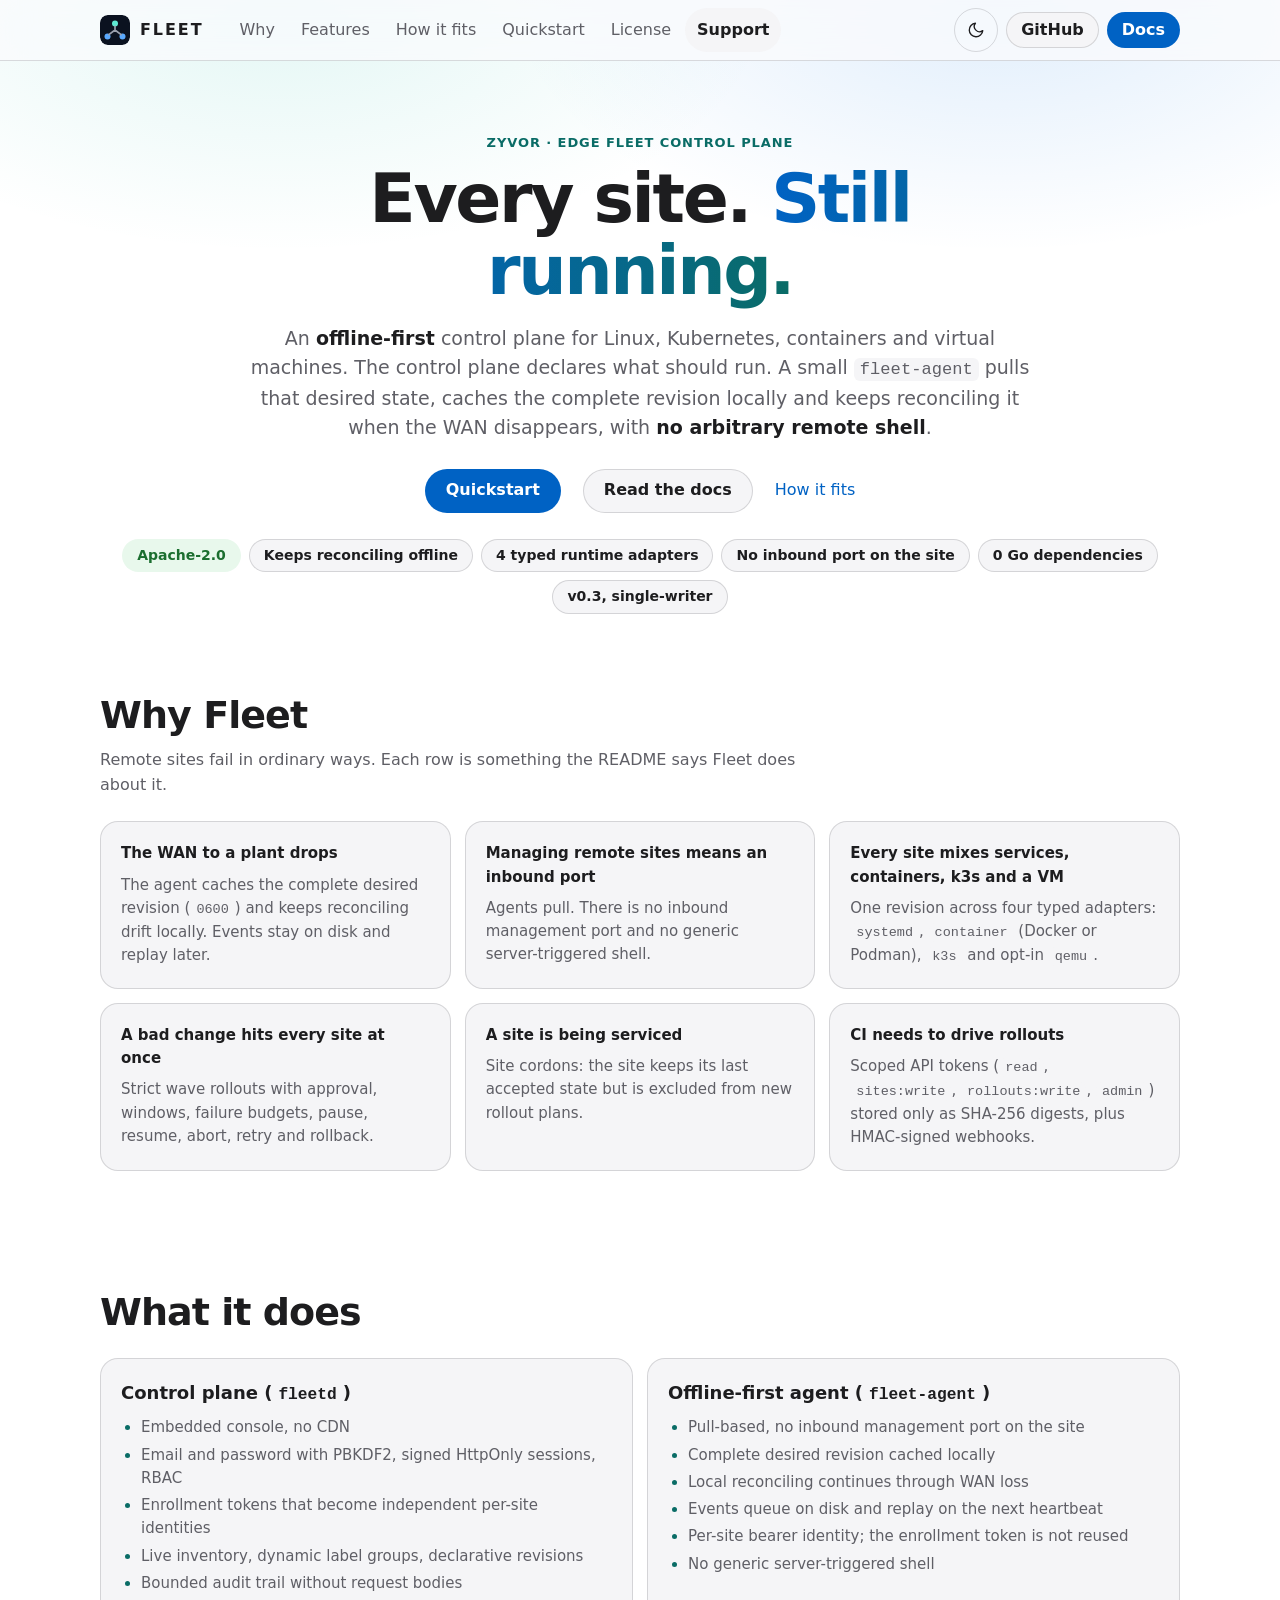
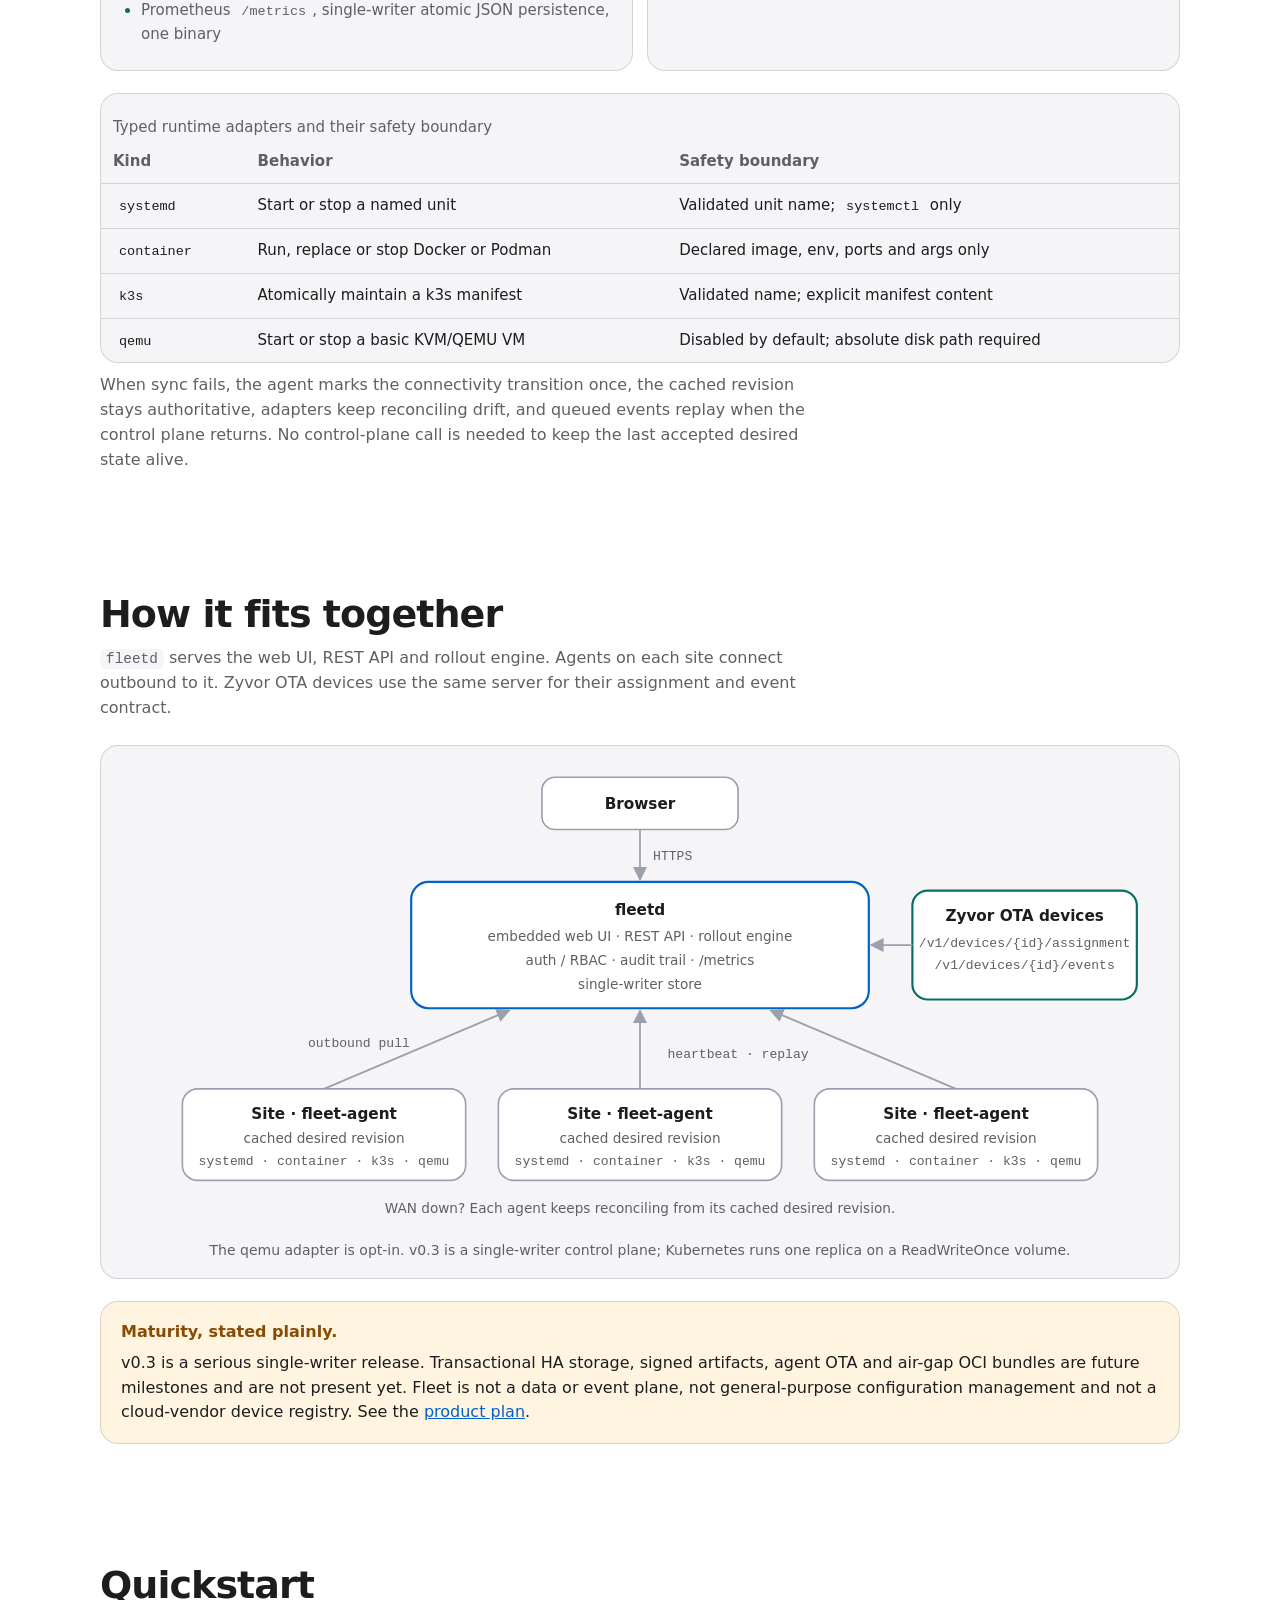
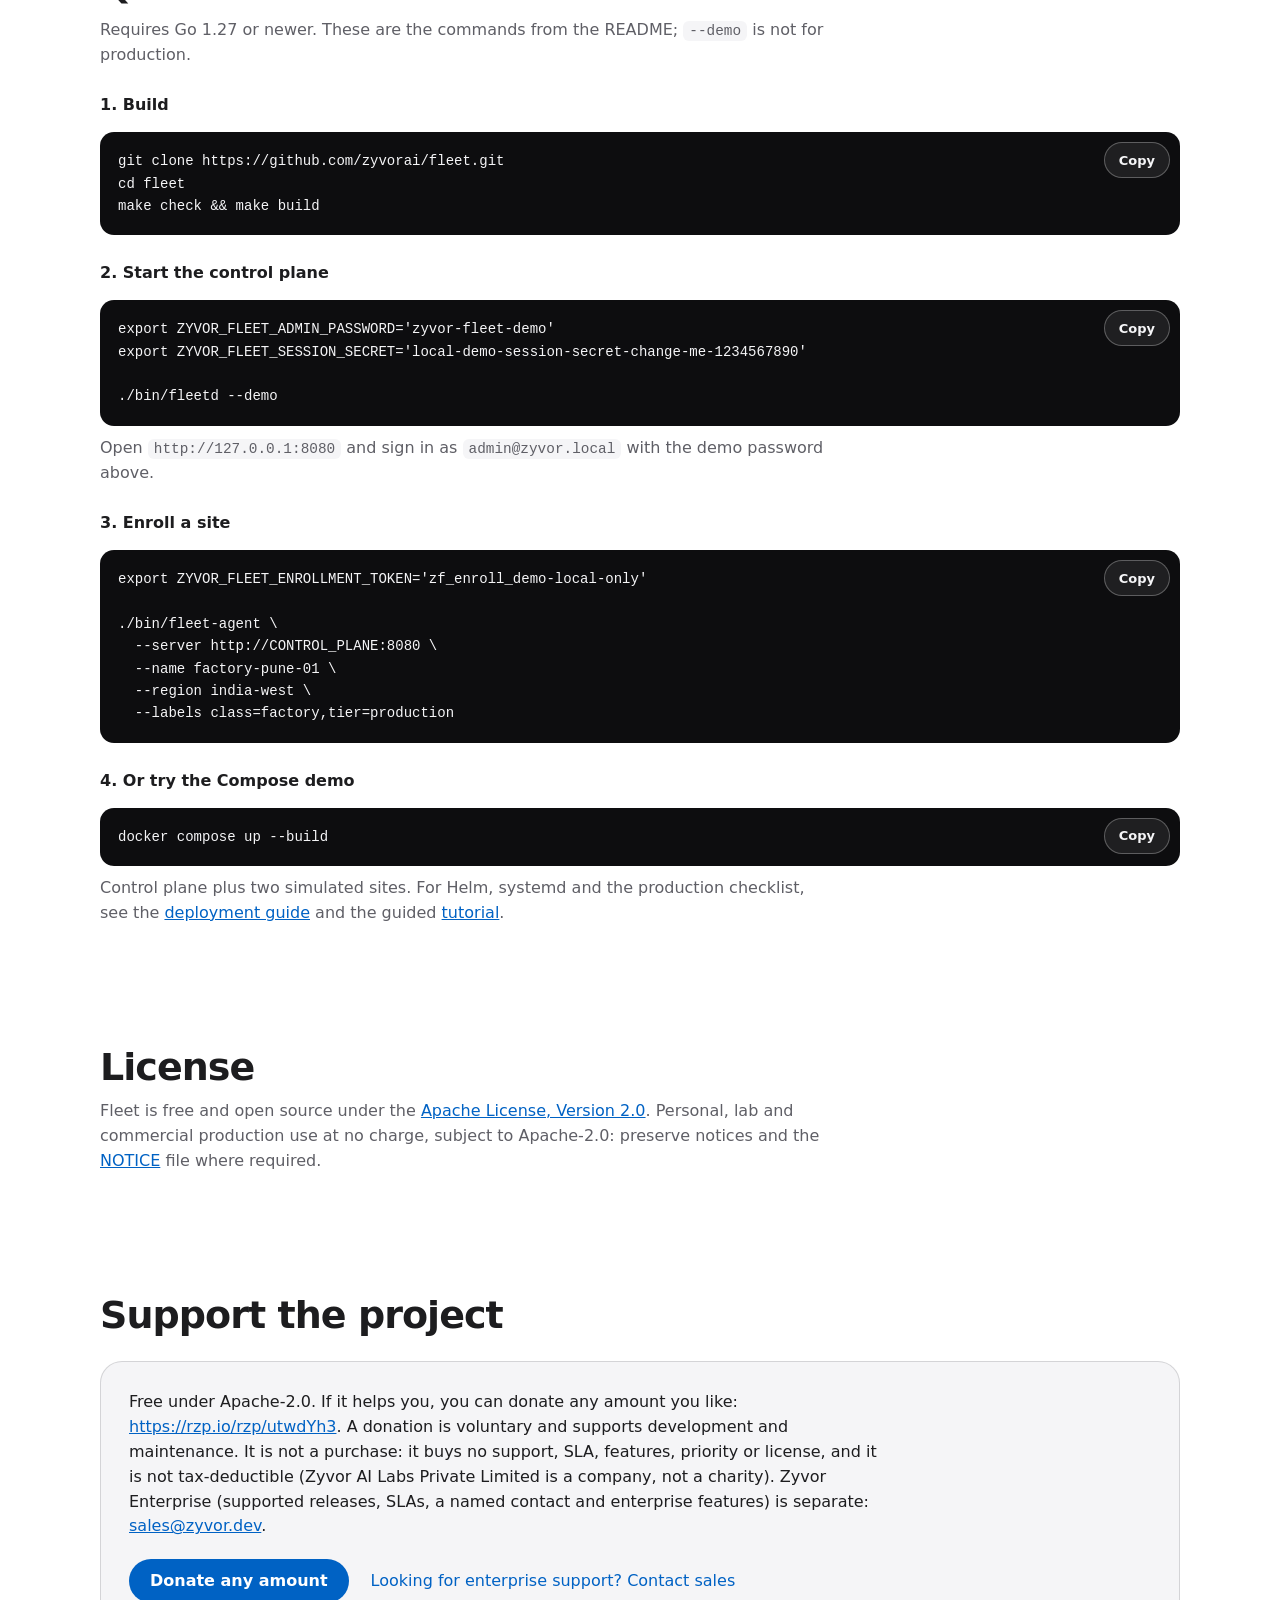
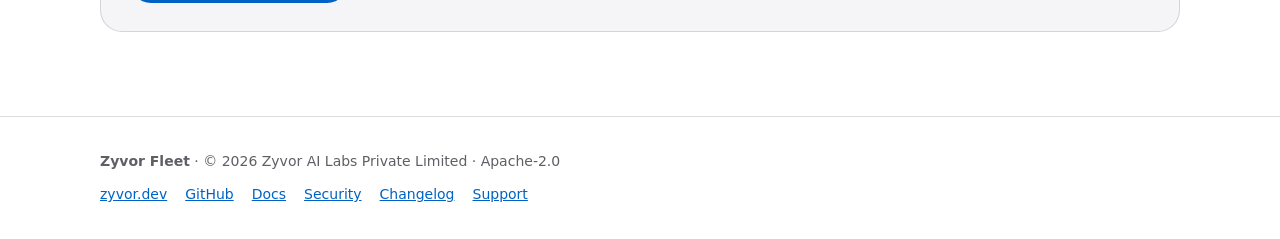
==== site/index.html @ 5f7c4c9e "Add landing site, assembled pages deploy and Support block Co-Authored-By: Claude Sonnet 5.5 <norepl" ====
<!doctype html>
<html lang="en">
<head>
  <meta charset="utf-8" />
  <meta name="viewport" content="width=device-width, initial-scale=1" />
  <meta name="color-scheme" content="light dark" />
  <meta name="theme-color" content="#ffffff" />
  <title>Zyvor Fleet · Every site. Still running.</title>
  <meta name="description" content="Offline-first edge fleet control plane for Linux, Kubernetes, containers and virtual machines. Pull-based agents keep reconciling from a cached desired revision when the WAN is down. Apache-2.0." />
  <link rel="icon" href="favicon.svg" type="image/svg+xml" />
  <link rel="canonical" href="https://zyvorai.github.io/fleet/" />
  <meta property="og:type" content="website" />
  <meta property="og:site_name" content="Zyvor Fleet" />
  <meta property="og:title" content="Zyvor Fleet · Every site. Still running." />
  <meta property="og:description" content="Offline-first edge fleet control plane. Pull-based agents, typed runtime adapters, strict wave rollouts. Apache-2.0." />
  <meta property="og:url" content="https://zyvorai.github.io/fleet/" />
  <script src="theme.js"></script>
  <link rel="stylesheet" href="site.css" />
  <script type="application/ld+json">
  {"@context":"https://schema.org","@type":"SoftwareApplication","name":"Zyvor Fleet","applicationCategory":"DeveloperApplication","operatingSystem":"Linux","description":"Offline-first edge fleet control plane for Linux, Kubernetes, containers and virtual machines.","codeRepository":"https://github.com/zyvorai/fleet","license":"https://www.apache.org/licenses/LICENSE-2.0","url":"https://zyvorai.github.io/fleet/"}
  </script>
</head>
<body>
<a class="skip" href="#main">Skip to content</a>

<header class="bar">
  <a class="brand" href="./" aria-label="Zyvor Fleet home">
    <svg class="logo" viewBox="0 0 32 32" aria-hidden="true"><rect width="32" height="32" rx="8" fill="#0b1220"/><circle cx="16" cy="9" r="3.2" fill="#5eead4"/><circle cx="8" cy="23" r="3.2" fill="#5aa9ff"/><circle cx="24" cy="23" r="3.2" fill="#5aa9ff"/><path d="M16 12v4M16 16l-6.5 5M16 16l6.5 5" fill="none" stroke="#9aa0ad" stroke-width="1.8" stroke-linecap="round"/></svg><b>FLEET</b></a>
  <nav aria-label="Sections" id="sections">
    <a href="#why">Why</a><a href="#features">Features</a><a href="#how">How it fits</a><a href="#quickstart">Quickstart</a><a href="#license">License</a><a href="#support">Support</a>
  </nav>
  <div class="bar-actions">
    <button id="theme" class="icon" type="button" aria-label="Switch to dark mode" aria-pressed="false">
      <svg class="i-moon" viewBox="0 0 24 24" aria-hidden="true"><path d="M21 12.8A9 9 0 1 1 11.2 3a7 7 0 0 0 9.8 9.8z"/></svg>
      <svg class="i-sun" viewBox="0 0 24 24" aria-hidden="true"><circle cx="12" cy="12" r="4"/><path d="M12 2v2M12 20v2M4.9 4.9l1.4 1.4M17.7 17.7l1.4 1.4M2 12h2M20 12h2M4.9 19.1l1.4-1.4M17.7 6.3l1.4-1.4"/></svg>
    </button>
    <a class="btn small" href="https://github.com/zyvorai/fleet">GitHub</a>
    <a class="btn small primary" href="docs/">Docs</a>
  </div>
</header>

<main id="main">
  <section class="hero">
    <p class="kicker">Zyvor · edge fleet control plane</p>
    <h1>Every site. <em>Still running.</em></h1>
    <p class="lede">An <strong>offline-first</strong> control plane for Linux, Kubernetes, containers and virtual machines. The control plane declares what should run. A small <code>fleet-agent</code> pulls that desired state, caches the complete revision locally and keeps reconciling it when the WAN disappears, with <strong>no arbitrary remote shell</strong>.</p>
    <p class="cta"><a class="btn primary" href="#quickstart">Quickstart</a><a class="btn" href="docs/">Read the docs</a><a class="link" href="#how">How it fits</a></p>
    <ul class="chips" aria-label="Highlights"><li class="ok">Apache-2.0</li><li>Keeps reconciling offline</li><li>4 typed runtime adapters</li><li>No inbound port on the site</li><li>0 Go dependencies</li><li>v0.3, single-writer</li></ul>
  </section>

  <section id="why">
    <h2>Why Fleet</h2>
    <p class="sub">Remote sites fail in ordinary ways. Each row is something the README says Fleet does about it.</p>
    <div class="grid">
      <div class="card"><span class="when">The WAN to a plant drops</span><p>The agent caches the complete desired revision (<code>0600</code>) and keeps reconciling drift locally. Events stay on disk and replay later.</p></div>
      <div class="card"><span class="when">Managing remote sites means an inbound port</span><p>Agents pull. There is no inbound management port and no generic server-triggered shell.</p></div>
      <div class="card"><span class="when">Every site mixes services, containers, k3s and a VM</span><p>One revision across four typed adapters: <code>systemd</code>, <code>container</code> (Docker or Podman), <code>k3s</code> and opt-in <code>qemu</code>.</p></div>
      <div class="card"><span class="when">A bad change hits every site at once</span><p>Strict wave rollouts with approval, windows, failure budgets, pause, resume, abort, retry and rollback.</p></div>
      <div class="card"><span class="when">A site is being serviced</span><p>Site cordons: the site keeps its last accepted state but is excluded from new rollout plans.</p></div>
      <div class="card"><span class="when">CI needs to drive rollouts</span><p>Scoped API tokens (<code>read</code>, <code>sites:write</code>, <code>rollouts:write</code>, <code>admin</code>) stored only as SHA-256 digests, plus HMAC-signed webhooks.</p></div>
    </div>
  </section>

  <section id="features">
    <h2>What it does</h2>
    <div class="cols">
      <div class="card"><h3>Control plane (<code>fleetd</code>)</h3><ul>
        <li>Embedded console, no CDN</li>
        <li>Email and password with PBKDF2, signed HttpOnly sessions, RBAC</li>
        <li>Enrollment tokens that become independent per-site identities</li>
        <li>Live inventory, dynamic label groups, declarative revisions</li>
        <li>Bounded audit trail without request bodies</li>
        <li>Prometheus <code>/metrics</code>, single-writer atomic JSON persistence, one binary</li>
      </ul></div>
      <div class="card"><h3>Offline-first agent (<code>fleet-agent</code>)</h3><ul>
        <li>Pull-based, no inbound management port on the site</li>
        <li>Complete desired revision cached locally</li>
        <li>Local reconciling continues through WAN loss</li>
        <li>Events queue on disk and replay on the next heartbeat</li>
        <li>Per-site bearer identity; the enrollment token is not reused</li>
        <li>No generic server-triggered shell</li>
      </ul></div>
    </div>
    <div class="tablewrap"><table>
      <caption class="sub" style="text-align:left;padding:12px 12px 0;caption-side:top">Typed runtime adapters and their safety boundary</caption>
      <thead><tr><th scope="col">Kind</th><th scope="col">Behavior</th><th scope="col">Safety boundary</th></tr></thead>
      <tbody>
        <tr><td><code>systemd</code></td><td>Start or stop a named unit</td><td>Validated unit name; <code>systemctl</code> only</td></tr>
        <tr><td><code>container</code></td><td>Run, replace or stop Docker or Podman</td><td>Declared image, env, ports and args only</td></tr>
        <tr><td><code>k3s</code></td><td>Atomically maintain a k3s manifest</td><td>Validated name; explicit manifest content</td></tr>
        <tr><td><code>qemu</code></td><td>Start or stop a basic KVM/QEMU VM</td><td>Disabled by default; absolute disk path required</td></tr>
      </tbody>
    </table></div>
    <p class="sub">When sync fails, the agent marks the connectivity transition once, the cached revision stays authoritative, adapters keep reconciling drift, and queued events replay when the control plane returns. No control-plane call is needed to keep the last accepted desired state alive.</p>
  </section>

  <section id="how">
    <h2>How it fits together</h2>
    <p class="sub"><code>fleetd</code> serves the web UI, REST API and rollout engine. Agents on each site connect outbound to it. Zyvor OTA devices use the same server for their assignment and event contract.</p>
    <figure class="diagram">
      <svg viewBox="0 0 960 430" role="img" aria-labelledby="dg-t dg-d">
        <title id="dg-t">Fleet architecture</title>
        <desc id="dg-d">A browser reaches fleetd over HTTPS. Three sites, each running a fleet-agent with typed adapters, pull from fleetd over outbound connections. Zyvor OTA devices use the OTA assignment and events endpoints on fleetd.</desc>
        <defs><marker id="ah" viewBox="0 0 10 10" refX="9" refY="5" markerWidth="8" markerHeight="8" orient="auto-start-reverse"><path class="d-arrow" d="M0 0L10 5L0 10z"/></marker></defs>
        <rect class="d-box" x="390" y="14" width="180" height="48" rx="12"/><text class="d-t" x="480" y="43" text-anchor="middle">Browser</text>
        <path class="d-line" d="M480 62V108" marker-end="url(#ah)"/><text class="d-m" x="492" y="90">HTTPS</text>
        <rect class="d-box d-main" x="270" y="110" width="420" height="116" rx="16"/>
        <text class="d-t" x="480" y="140" text-anchor="middle">fleetd</text>
        <text class="d-s" x="480" y="164" text-anchor="middle">embedded web UI · REST API · rollout engine</text>
        <text class="d-s" x="480" y="186" text-anchor="middle">auth / RBAC · audit trail · /metrics</text>
        <text class="d-s" x="480" y="208" text-anchor="middle">single-writer store</text>
        <rect class="d-box d-alt" x="730" y="118" width="206" height="100" rx="14"/>
        <text class="d-t" x="833" y="146" text-anchor="middle">Zyvor OTA devices</text>
        <text class="d-m" x="833" y="170" text-anchor="middle">/v1/devices/{id}/assignment</text>
        <text class="d-m" x="833" y="190" text-anchor="middle">/v1/devices/{id}/events</text>
        <path class="d-line" d="M692 168H730" marker-start="url(#ah)"/>
        <path class="d-line" d="M360 228L190 300" marker-start="url(#ah)"/>
        <path class="d-line" d="M480 228V300" marker-start="url(#ah)"/>
        <path class="d-line" d="M600 228L770 300" marker-start="url(#ah)"/>
        <text class="d-m" x="222" y="262" text-anchor="middle">outbound pull</text>
        <text class="d-m" x="570" y="272" text-anchor="middle">heartbeat · replay</text>
        <g>
          <rect class="d-box" x="60" y="300" width="260" height="84" rx="14"/>
          <text class="d-t" x="190" y="328" text-anchor="middle">Site · fleet-agent</text>
          <text class="d-s" x="190" y="350" text-anchor="middle">cached desired revision</text>
          <text class="d-m" x="190" y="370" text-anchor="middle">systemd · container · k3s · qemu</text>
        </g>
        <g>
          <rect class="d-box" x="350" y="300" width="260" height="84" rx="14"/>
          <text class="d-t" x="480" y="328" text-anchor="middle">Site · fleet-agent</text>
          <text class="d-s" x="480" y="350" text-anchor="middle">cached desired revision</text>
          <text class="d-m" x="480" y="370" text-anchor="middle">systemd · container · k3s · qemu</text>
        </g>
        <g>
          <rect class="d-box" x="640" y="300" width="260" height="84" rx="14"/>
          <text class="d-t" x="770" y="328" text-anchor="middle">Site · fleet-agent</text>
          <text class="d-s" x="770" y="350" text-anchor="middle">cached desired revision</text>
          <text class="d-m" x="770" y="370" text-anchor="middle">systemd · container · k3s · qemu</text>
        </g>
        <text class="d-s" x="480" y="414" text-anchor="middle">WAN down? Each agent keeps reconciling from its cached desired revision.</text>
      </svg>
      <figcaption>The qemu adapter is opt-in. v0.3 is a single-writer control plane; Kubernetes runs one replica on a ReadWriteOnce volume.</figcaption>
    </figure>
    <div class="callout"><b>Maturity, stated plainly.</b><p>v0.3 is a serious single-writer release. Transactional HA storage, signed artifacts, agent OTA and air-gap OCI bundles are future milestones and are not present yet. Fleet is not a data or event plane, not general-purpose configuration management and not a cloud-vendor device registry. See the <a href="docs/PRODUCT_PLAN/">product plan</a>.</p></div>
  </section>

  <section id="quickstart">
    <h2>Quickstart</h2>
    <p class="sub">Requires Go 1.27 or newer. These are the commands from the README; <code>--demo</code> is not for production.</p>
    <p class="step">1. Build</p>
    <div class="code"><pre><code>git clone https://github.com/zyvorai/fleet.git
cd fleet
make check &amp;&amp; make build</code></pre><button class="copy" type="button" aria-label="Copy build commands">Copy</button></div>
    <p class="step">2. Start the control plane</p>
    <div class="code"><pre><code>export ZYVOR_FLEET_ADMIN_PASSWORD='zyvor-fleet-demo'
export ZYVOR_FLEET_SESSION_SECRET='local-demo-session-secret-change-me-1234567890'

./bin/fleetd --demo</code></pre><button class="copy" type="button" aria-label="Copy control plane commands">Copy</button></div>
    <p class="sub">Open <code>http://127.0.0.1:8080</code> and sign in as <code>admin@zyvor.local</code> with the demo password above.</p>
    <p class="step">3. Enroll a site</p>
    <div class="code"><pre><code>export ZYVOR_FLEET_ENROLLMENT_TOKEN='zf_enroll_demo-local-only'

./bin/fleet-agent \
  --server http://CONTROL_PLANE:8080 \
  --name factory-pune-01 \
  --region india-west \
  --labels class=factory,tier=production</code></pre><button class="copy" type="button" aria-label="Copy enroll commands">Copy</button></div>
    <p class="step">4. Or try the Compose demo</p>
    <div class="code"><pre><code>docker compose up --build</code></pre><button class="copy" type="button" aria-label="Copy compose command">Copy</button></div>
    <p class="sub">Control plane plus two simulated sites. For Helm, systemd and the production checklist, see the <a href="docs/DEPLOYMENT/">deployment guide</a> and the guided <a href="docs/TUTORIAL/">tutorial</a>.</p>
  </section>

  <section id="license">
    <h2>License</h2>
    <p class="sub">Fleet is free and open source under the <a href="https://github.com/zyvorai/fleet/blob/main/LICENSE">Apache License, Version 2.0</a>. Personal, lab and commercial production use at no charge, subject to Apache-2.0: preserve notices and the <a href="https://github.com/zyvorai/fleet/blob/main/NOTICE">NOTICE</a> file where required.</p>
  </section>

  <section id="support">
    <h2>Support the project</h2>
    <div class="support">
      <p>Free under Apache-2.0. If it helps you, you can donate any amount you like: <a href="https://rzp.io/rzp/utwdYh3">https://rzp.io/rzp/utwdYh3</a>. A donation is voluntary and supports development and maintenance. It is not a purchase: it buys no support, SLA, features, priority or license, and it is not tax-deductible (Zyvor AI Labs Private Limited is a company, not a charity). Zyvor Enterprise (supported releases, SLAs, a named contact and enterprise features) is separate: <a href="mailto:sales@zyvor.dev">sales@zyvor.dev</a>.</p>
      <p class="cta"><a class="btn primary" href="https://rzp.io/rzp/utwdYh3">Donate any amount</a><a class="link" href="mailto:sales@zyvor.dev">Looking for enterprise support? Contact sales</a></p>
    </div>
  </section>
</main>

<footer>
  <p><b>Zyvor Fleet</b> · © 2026 Zyvor AI Labs Private Limited · Apache-2.0</p>
  <nav aria-label="Footer">
    <a href="https://zyvor.dev">zyvor.dev</a><a href="https://github.com/zyvorai/fleet">GitHub</a><a href="docs/">Docs</a><a href="https://github.com/zyvorai/fleet/blob/main/SECURITY.md">Security</a><a href="https://github.com/zyvorai/fleet/blob/main/CHANGELOG.md">Changelog</a><a href="#support">Support</a>
  </nav>
</footer>
<div id="toast" class="toast" role="status" aria-live="polite" hidden></div>
<script src="site.js"></script>
</body>
</html>
---- site/site.css ----
/* Zyvor Fleet site. System fonts, no external requests. Light and dark tokens; data-theme is set by theme.js. */
:root{
  color-scheme:light;
  --bg:#fff;--bg2:#f5f5f7;--text:#1d1d1f;--dim:#5f5f66;--line:rgba(60,60,67,.18);--glass:rgba(251,251,253,.82);
  --accent:#0062c4;--accent-h:#0057ad;--on-accent:#fff;--link:#0062c4;--kick:#0a6c66;--glow:rgba(0,113,227,.12);--glow2:rgba(20,184,166,.12);
  --ok-bg:#e8f8ec;--ok:#1b6e2f;--warn-bg:#fff4e0;--warn:#8a4b00;
  --code-bg:#0d0d0f;--code:#f5f5f7;--shadow:0 24px 60px -12px rgba(30,40,80,.28);--focus:0 0 0 4px rgba(0,98,196,.35);
  --d-box:#fff;--d-stroke:#9aa0ad;--d-main:#0062c4;--d-alt:#0a6c66;--d-bad:#b3261e;--d-text:#1d1d1f;--d-dim:#5f5f66;
  --font:-apple-system,BlinkMacSystemFont,"Segoe UI",system-ui,"Helvetica Neue",Arial,sans-serif;--mono:ui-monospace,"SF Mono",Menlo,Consolas,"Liberation Mono",monospace;
}
[data-theme="dark"]{
  color-scheme:dark;
  --bg:#07080d;--bg2:#161820;--text:#f5f5f7;--dim:#a6a6ad;--line:rgba(255,255,255,.16);--glass:rgba(10,11,16,.82);
  --accent:#2f8cf0;--accent-h:#4a9bf3;--on-accent:#06101c;--link:#5aa9ff;--kick:#5eead4;--glow:rgba(41,151,255,.18);--glow2:rgba(20,184,166,.16);
  --ok-bg:rgba(48,209,88,.14);--ok:#30d158;--warn-bg:rgba(255,159,10,.14);--warn:#ffb340;
  --code-bg:#101012;--shadow:0 30px 80px -10px rgba(0,0,0,.7);--focus:0 0 0 4px rgba(90,169,255,.5);
  --d-box:#161820;--d-stroke:#4a4e5c;--d-main:#5aa9ff;--d-alt:#5eead4;--d-bad:#ff8a80;--d-text:#f5f5f7;--d-dim:#a6a6ad;
}
*{box-sizing:border-box}
html{scroll-behavior:smooth;scroll-padding-top:72px}
body{margin:0;background:var(--bg);color:var(--text);font:16px/1.55 var(--font);-webkit-font-smoothing:antialiased;position:relative}
body::before{content:"";position:absolute;inset:0 0 auto 0;height:720px;z-index:-1;pointer-events:none;background:radial-gradient(700px 360px at 22% 0,var(--glow2),transparent 70%),radial-gradient(700px 360px at 78% 0,var(--glow),transparent 70%)}
[hidden]{display:none!important}
a{color:var(--link)}code,pre{font-family:var(--mono)}
:focus-visible{outline:2px solid transparent;box-shadow:var(--focus);border-radius:8px}
.skip{position:absolute;left:12px;top:-60px;z-index:50;background:var(--bg2);color:var(--text);padding:10px 16px;border-radius:99px}.skip:focus{top:12px}

.bar{position:sticky;top:0;z-index:20;display:flex;align-items:center;gap:16px;padding:8px max(20px,calc((100% - 1080px)/2));background:var(--glass);-webkit-backdrop-filter:saturate(180%) blur(20px);backdrop-filter:saturate(180%) blur(20px);border-bottom:1px solid var(--line)}
.brand{display:flex;align-items:center;gap:10px;color:inherit;text-decoration:none;letter-spacing:.12em;min-height:44px}
.logo{width:30px;height:30px;border-radius:8px}
#sections{display:flex;gap:2px;margin-left:8px;overflow-x:auto;scrollbar-width:none;flex:1}
#sections::-webkit-scrollbar{display:none}
#sections a{display:inline-flex;align-items:center;min-height:44px;padding:0 12px;color:var(--dim);text-decoration:none;border-radius:99px;white-space:nowrap}
#sections a:hover{color:var(--text)}
#sections a[aria-current="true"]{color:var(--text);background:var(--bg2);font-weight:600}
.bar-actions{display:flex;align-items:center;gap:8px}
.btn{display:inline-flex;align-items:center;justify-content:center;min-height:44px;padding:0 20px;border-radius:99px;border:1px solid var(--line);color:var(--text);text-decoration:none;font:inherit;font-weight:600;background:var(--bg2);cursor:pointer}
.btn:hover{background:var(--line)}.btn.small{min-height:36px;padding:0 14px}
.btn.primary{background:var(--accent);border-color:transparent;color:var(--on-accent)}.btn.primary:hover{background:var(--accent-h)}
button.icon{width:44px;height:44px;border-radius:99px;border:1px solid var(--line);background:transparent;color:var(--text);display:grid;place-items:center;cursor:pointer}
button.icon:hover{background:var(--bg2)}
button.icon svg{width:18px;height:18px;fill:none;stroke:currentColor;stroke-width:1.8;stroke-linecap:round;stroke-linejoin:round}
.i-sun{display:none}[data-theme="dark"] .i-sun{display:block}[data-theme="dark"] .i-moon{display:none}

main{width:min(1080px,calc(100% - 40px));margin:0 auto}
section{padding:60px 0}
h1{margin:10px auto 0;max-width:18ch;font-size:clamp(38px,7vw,68px);line-height:1.05;letter-spacing:-.035em}
h1 em{font-style:normal;background:linear-gradient(90deg,var(--d-main),var(--d-alt));-webkit-background-clip:text;background-clip:text;color:transparent}
h2{margin:0;font-size:clamp(26px,3.6vw,38px);letter-spacing:-.025em;line-height:1.15}h3{margin:0 0 6px;font-size:18px}
.kicker{margin:0;color:var(--kick);font-size:13px;font-weight:700;letter-spacing:.07em;text-transform:uppercase}
.lede{max-width:66ch;margin:18px auto 0;color:var(--dim);font-size:19px}.lede strong{color:var(--text)}
.sub{max-width:72ch;color:var(--dim);margin:10px 0 0}
.center{text-align:center}.center .sub{margin-inline:auto}
.hero{text-align:center;padding-top:72px;padding-bottom:20px}
.cta{display:flex;gap:22px;justify-content:center;align-items:center;margin:26px 0 0;flex-wrap:wrap}.link{font-weight:500;text-decoration:none}.link:hover{text-decoration:underline}
.chips{display:flex;flex-wrap:wrap;gap:8px;justify-content:center;list-style:none;margin:26px 0 0;padding:0}
.chips li{font-size:14px;font-weight:600;padding:5px 14px;border-radius:99px;border:1px solid var(--line);background:var(--bg2)}
.chips .ok{color:var(--ok);background:var(--ok-bg);border-color:transparent}

.grid{display:grid;grid-template-columns:repeat(3,1fr);gap:14px;margin-top:24px}
.card{background:var(--bg2);border:1px solid var(--line);border-radius:18px;padding:20px}.card p{margin:0;color:var(--dim);font-size:15px}
.card .when{display:block;color:var(--text);font-weight:600;margin-bottom:8px;font-size:15px}
.cols{display:grid;grid-template-columns:repeat(2,1fr);gap:14px;margin-top:24px}
.cols ul{margin:8px 0 0;padding-left:20px;color:var(--dim);font-size:15px}.cols li{margin:4px 0}.cols li::marker{color:var(--kick)}
table{width:100%;border-collapse:collapse;font-size:15px}
th,td{text-align:left;padding:10px 12px;border-bottom:1px solid var(--line);vertical-align:top}th{color:var(--dim);font-weight:600}
td:first-child{white-space:nowrap}
.tablewrap{overflow-x:auto;margin-top:22px;border:1px solid var(--line);border-radius:18px;background:var(--bg2)}
.tablewrap table{min-width:560px}.tablewrap tr:last-child td{border-bottom:0}
.diagram{margin:24px 0 0;padding:16px;border:1px solid var(--line);border-radius:18px;background:var(--bg2);overflow-x:auto}
.diagram svg{display:block;width:100%;min-width:640px;height:auto}
.diagram figcaption{margin-top:10px;color:var(--dim);font-size:14px;text-align:center;position:sticky;left:0}
.d-box{fill:var(--d-box);stroke:var(--d-stroke);stroke-width:1.5}.d-main{stroke:var(--d-main);stroke-width:2}.d-alt{stroke:var(--d-alt);stroke-width:2}.d-bad{stroke:var(--d-bad);stroke-width:2}
.d-line{fill:none;stroke:var(--d-stroke);stroke-width:1.6}.d-arrow{fill:var(--d-stroke)}
.d-t{fill:var(--d-text);font:600 14px var(--font)}.d-s{fill:var(--d-dim);font:12.5px var(--font)}.d-m{fill:var(--d-dim);font:12px var(--mono)}
.callout{margin-top:22px;padding:18px 20px;border-radius:18px;background:var(--warn-bg);color:var(--text);border:1px solid var(--line)}
.callout b{color:var(--warn)}.callout p{margin:6px 0 0}
pre{background:var(--code-bg);color:var(--code);padding:18px;border-radius:14px;overflow-x:auto;line-height:1.6;font-size:14px;margin:0}
:not(pre)>code{background:var(--bg2);padding:2px 6px;border-radius:6px;font-size:.9em}
.code{position:relative;margin:14px 0 0}.code pre{padding-right:90px}
.step{margin:26px 0 0;font-weight:600}
.copy{position:absolute;right:10px;top:10px;min-height:36px;padding:0 14px;border-radius:99px;border:1px solid rgba(255,255,255,.28);background:rgba(255,255,255,.08);color:#f5f5f7;font:600 13px var(--font);cursor:pointer}
.copy:hover{background:rgba(255,255,255,.18)}
.support{margin-top:24px;padding:28px;border-radius:22px;border:1px solid var(--line);background:var(--bg2)}
.support p{margin:0 0 16px;max-width:75ch}.support p:last-child{margin-bottom:0}
.support .cta{justify-content:flex-start;margin-top:20px}
footer{border-top:1px solid var(--line);margin-top:24px;padding:28px max(20px,calc((100% - 1080px)/2));color:var(--dim);font-size:14px}footer p{margin:6px 0}
footer nav{display:flex;flex-wrap:wrap;gap:4px 18px}footer nav a{display:inline-flex;align-items:center;min-height:32px}
.toast{position:fixed;left:50%;bottom:24px;transform:translateX(-50%);background:var(--bg2);color:var(--text);border:1px solid var(--line);border-radius:99px;padding:10px 18px;box-shadow:var(--shadow);font-size:14px;z-index:30}

@media (max-width:860px){
  #sections a{display:none}.bar-actions .btn:not(.primary){display:none}
  .grid,.cols{grid-template-columns:1fr}
  section{padding:44px 0}.hero{padding-top:48px}
  .support{padding:20px}
}
@media (prefers-reduced-motion:reduce){html{scroll-behavior:auto}*{transition:none!important;animation:none!important}}
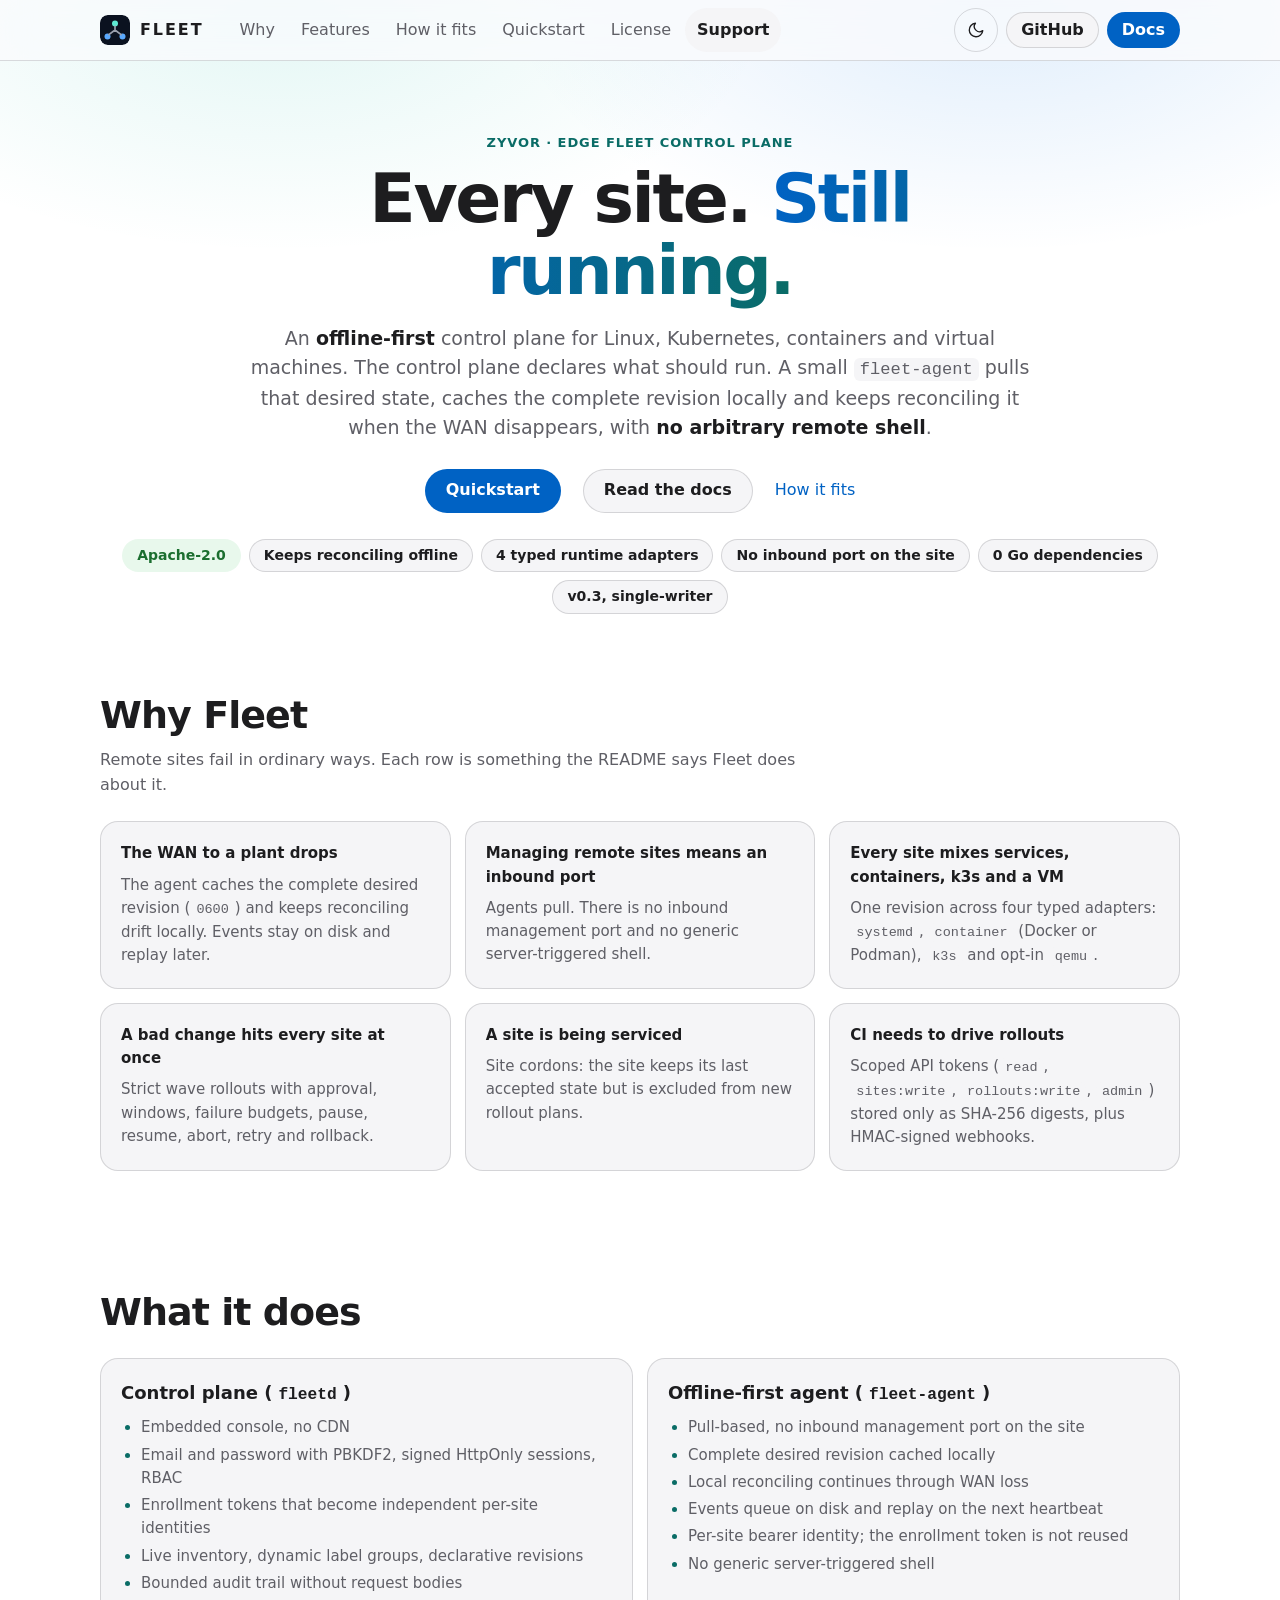
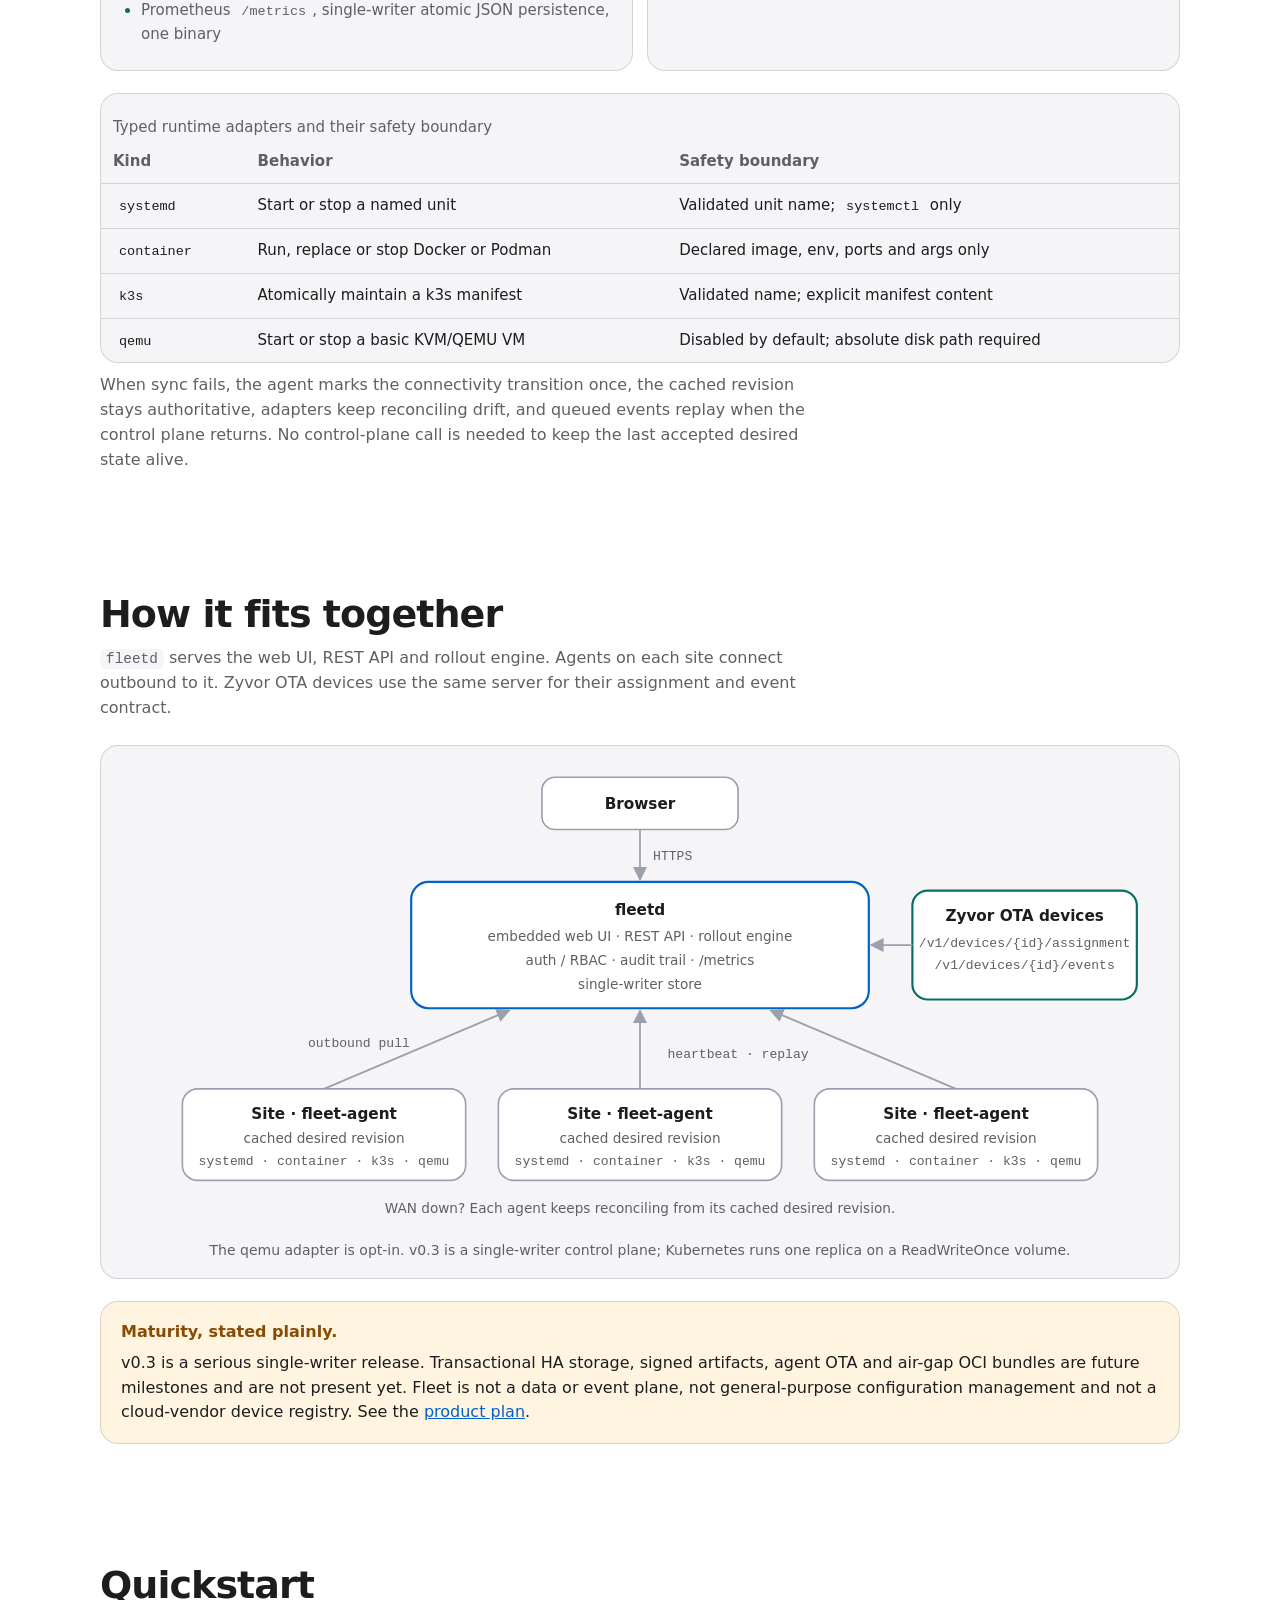
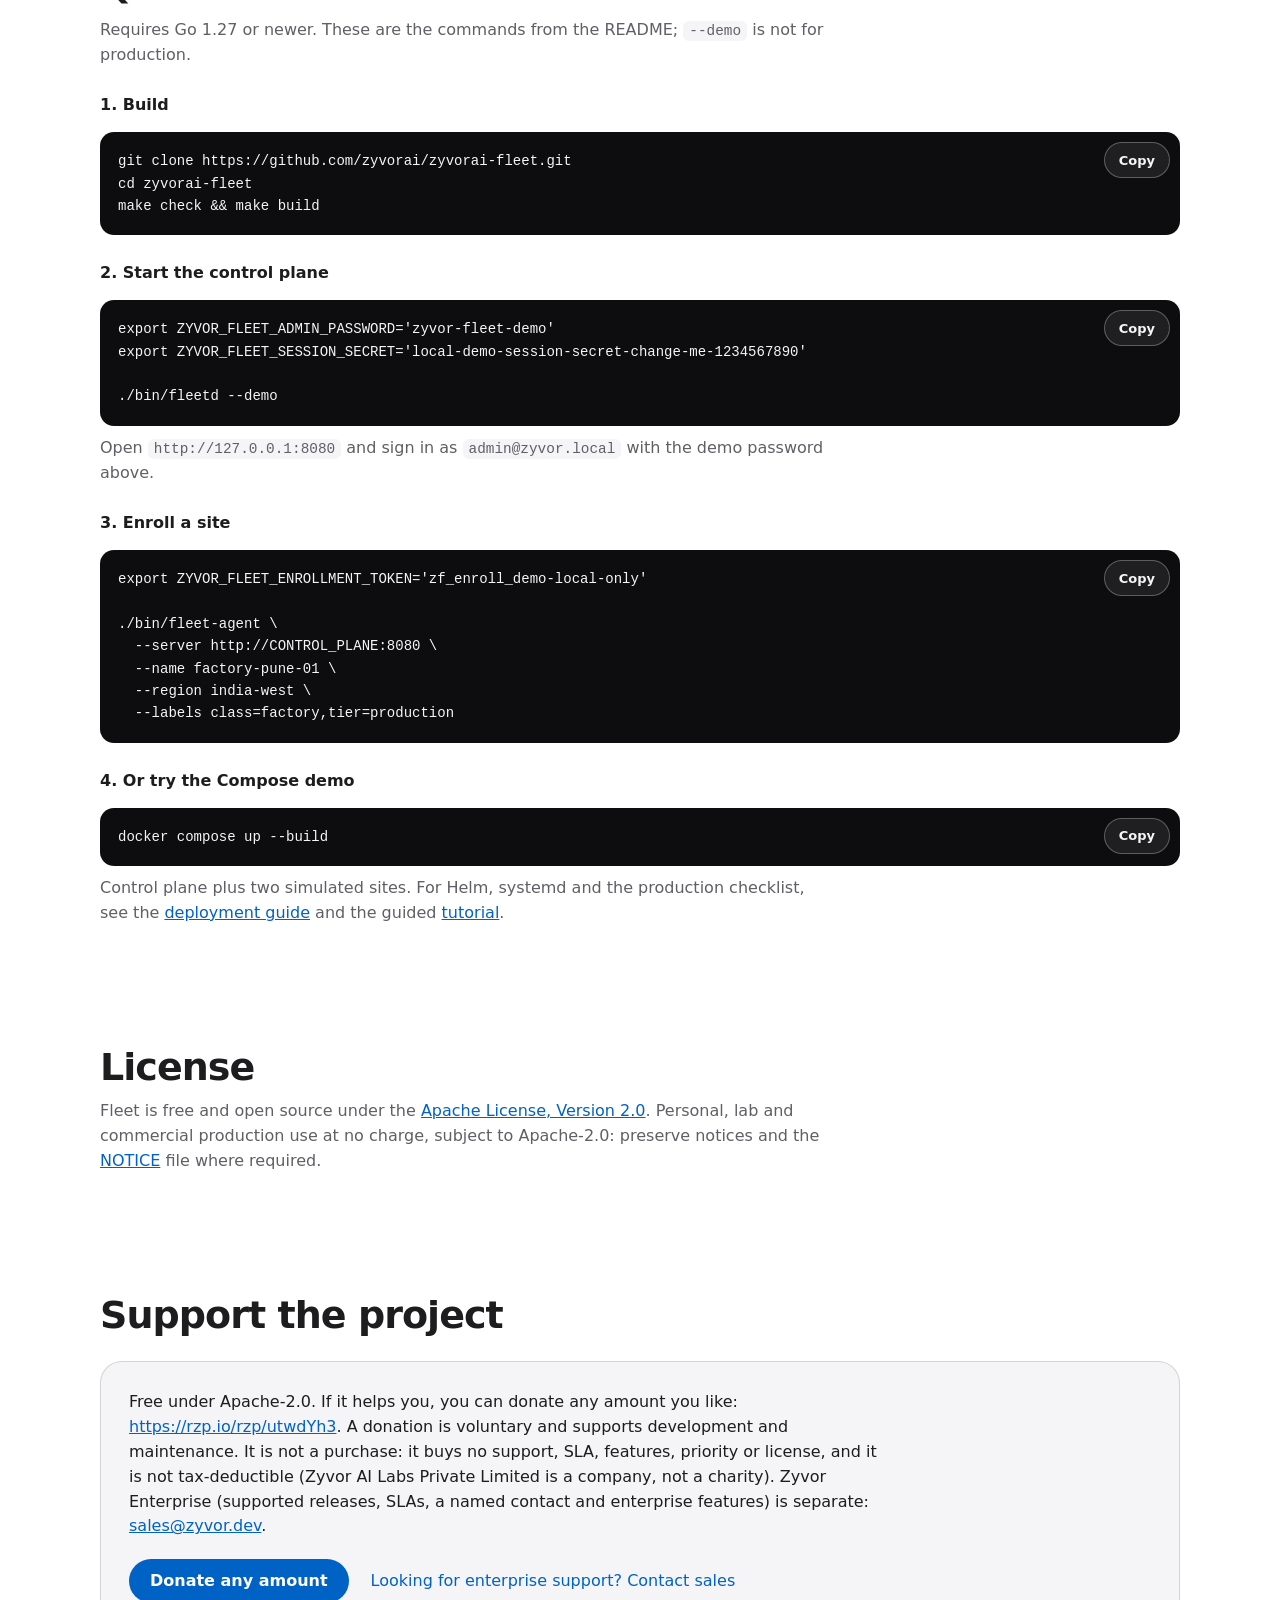
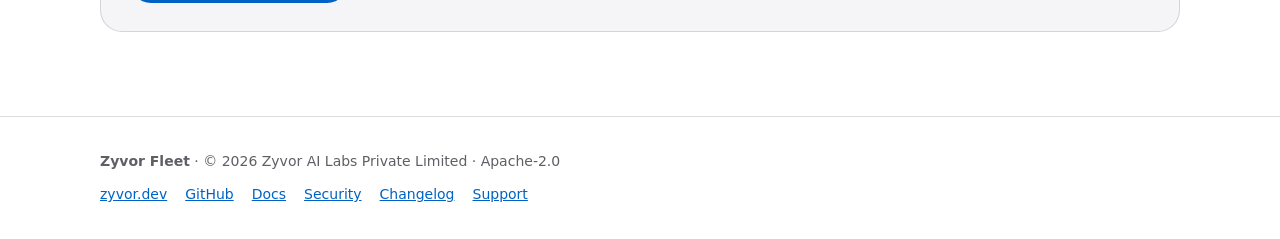
==== commit 57094574: "Use the real Pages and repo URL (zyvorai-fleet) Co-Authored-By: Claude Sonnet 5.5 <noreply@anthropic" ====
--- a/site/index.html
+++ b/site/index.html
@@ -8,16 +8,16 @@
   <title>Zyvor Fleet · Every site. Still running.</title>
   <meta name="description" content="Offline-first edge fleet control plane for Linux, Kubernetes, containers and virtual machines. Pull-based agents keep reconciling from a cached desired revision when the WAN is down. Apache-2.0." />
   <link rel="icon" href="favicon.svg" type="image/svg+xml" />
-  <link rel="canonical" href="https://zyvorai.github.io/fleet/" />
+  <link rel="canonical" href="https://zyvorai.github.io/zyvorai-fleet/" />
   <meta property="og:type" content="website" />
   <meta property="og:site_name" content="Zyvor Fleet" />
   <meta property="og:title" content="Zyvor Fleet · Every site. Still running." />
   <meta property="og:description" content="Offline-first edge fleet control plane. Pull-based agents, typed runtime adapters, strict wave rollouts. Apache-2.0." />
-  <meta property="og:url" content="https://zyvorai.github.io/fleet/" />
+  <meta property="og:url" content="https://zyvorai.github.io/zyvorai-fleet/" />
   <script src="theme.js"></script>
   <link rel="stylesheet" href="site.css" />
   <script type="application/ld+json">
-  {"@context":"https://schema.org","@type":"SoftwareApplication","name":"Zyvor Fleet","applicationCategory":"DeveloperApplication","operatingSystem":"Linux","description":"Offline-first edge fleet control plane for Linux, Kubernetes, containers and virtual machines.","codeRepository":"https://github.com/zyvorai/fleet","license":"https://www.apache.org/licenses/LICENSE-2.0","url":"https://zyvorai.github.io/fleet/"}
+  {"@context":"https://schema.org","@type":"SoftwareApplication","name":"Zyvor Fleet","applicationCategory":"DeveloperApplication","operatingSystem":"Linux","description":"Offline-first edge fleet control plane for Linux, Kubernetes, containers and virtual machines.","codeRepository":"https://github.com/zyvorai/zyvorai-fleet","license":"https://www.apache.org/licenses/LICENSE-2.0","url":"https://zyvorai.github.io/zyvorai-fleet/"}
   </script>
 </head>
 <body>
@@ -34,7 +34,7 @@
       <svg class="i-moon" viewBox="0 0 24 24" aria-hidden="true"><path d="M21 12.8A9 9 0 1 1 11.2 3a7 7 0 0 0 9.8 9.8z"/></svg>
       <svg class="i-sun" viewBox="0 0 24 24" aria-hidden="true"><circle cx="12" cy="12" r="4"/><path d="M12 2v2M12 20v2M4.9 4.9l1.4 1.4M17.7 17.7l1.4 1.4M2 12h2M20 12h2M4.9 19.1l1.4-1.4M17.7 6.3l1.4-1.4"/></svg>
     </button>
-    <a class="btn small" href="https://github.com/zyvorai/fleet">GitHub</a>
+    <a class="btn small" href="https://github.com/zyvorai/zyvorai-fleet">GitHub</a>
     <a class="btn small primary" href="docs/">Docs</a>
   </div>
 </header>
@@ -148,8 +148,8 @@
     <h2>Quickstart</h2>
     <p class="sub">Requires Go 1.27 or newer. These are the commands from the README; <code>--demo</code> is not for production.</p>
     <p class="step">1. Build</p>
-    <div class="code"><pre><code>git clone https://github.com/zyvorai/fleet.git
-cd fleet
+    <div class="code"><pre><code>git clone https://github.com/zyvorai/zyvorai-fleet.git
+cd zyvorai-fleet
 make check &amp;&amp; make build</code></pre><button class="copy" type="button" aria-label="Copy build commands">Copy</button></div>
     <p class="step">2. Start the control plane</p>
     <div class="code"><pre><code>export ZYVOR_FLEET_ADMIN_PASSWORD='zyvor-fleet-demo'
@@ -172,7 +172,7 @@
 
   <section id="license">
     <h2>License</h2>
-    <p class="sub">Fleet is free and open source under the <a href="https://github.com/zyvorai/fleet/blob/main/LICENSE">Apache License, Version 2.0</a>. Personal, lab and commercial production use at no charge, subject to Apache-2.0: preserve notices and the <a href="https://github.com/zyvorai/fleet/blob/main/NOTICE">NOTICE</a> file where required.</p>
+    <p class="sub">Fleet is free and open source under the <a href="https://github.com/zyvorai/zyvorai-fleet/blob/main/LICENSE">Apache License, Version 2.0</a>. Personal, lab and commercial production use at no charge, subject to Apache-2.0: preserve notices and the <a href="https://github.com/zyvorai/zyvorai-fleet/blob/main/NOTICE">NOTICE</a> file where required.</p>
   </section>
 
   <section id="support">
@@ -187,7 +187,7 @@
 <footer>
   <p><b>Zyvor Fleet</b> · © 2026 Zyvor AI Labs Private Limited · Apache-2.0</p>
   <nav aria-label="Footer">
-    <a href="https://zyvor.dev">zyvor.dev</a><a href="https://github.com/zyvorai/fleet">GitHub</a><a href="docs/">Docs</a><a href="https://github.com/zyvorai/fleet/blob/main/SECURITY.md">Security</a><a href="https://github.com/zyvorai/fleet/blob/main/CHANGELOG.md">Changelog</a><a href="#support">Support</a>
+    <a href="https://zyvor.dev">zyvor.dev</a><a href="https://github.com/zyvorai/zyvorai-fleet">GitHub</a><a href="docs/">Docs</a><a href="https://github.com/zyvorai/zyvorai-fleet/blob/main/SECURITY.md">Security</a><a href="https://github.com/zyvorai/zyvorai-fleet/blob/main/CHANGELOG.md">Changelog</a><a href="#support">Support</a>
   </nav>
 </footer>
 <div id="toast" class="toast" role="status" aria-live="polite" hidden></div>
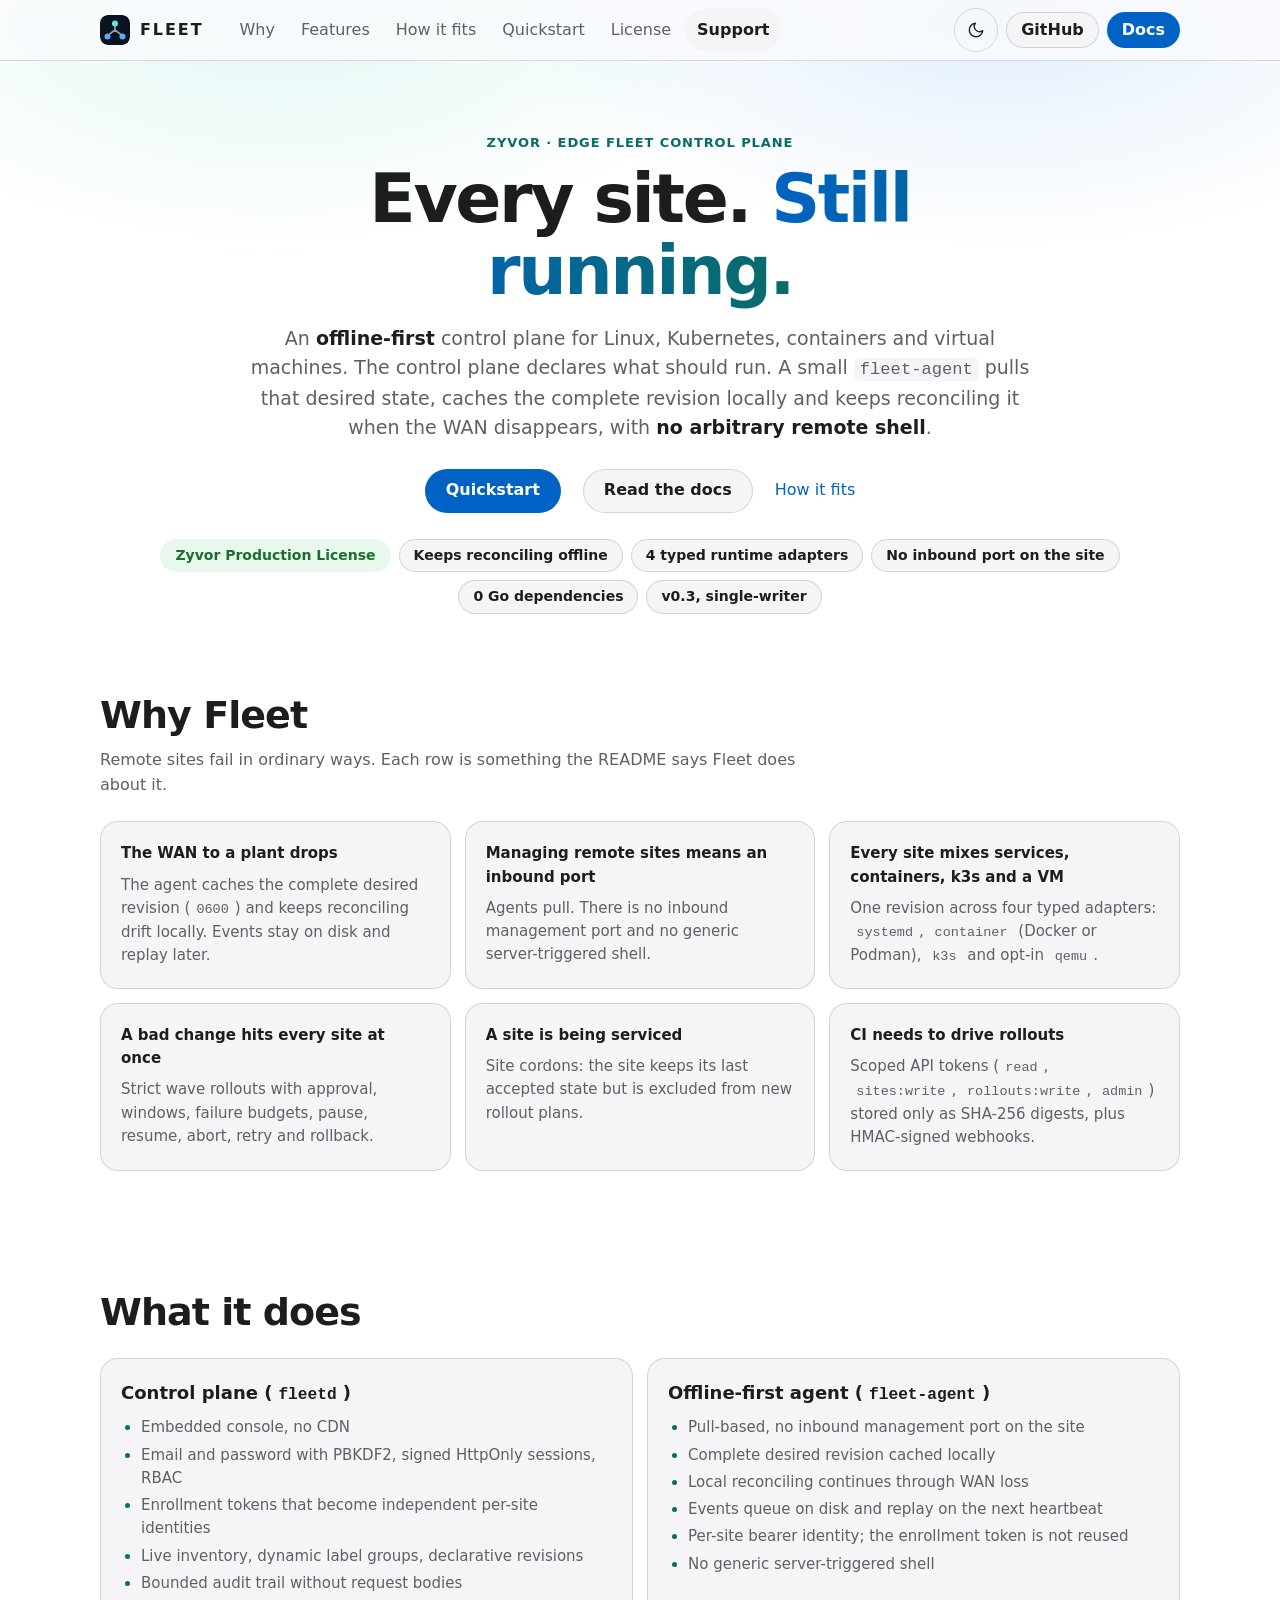
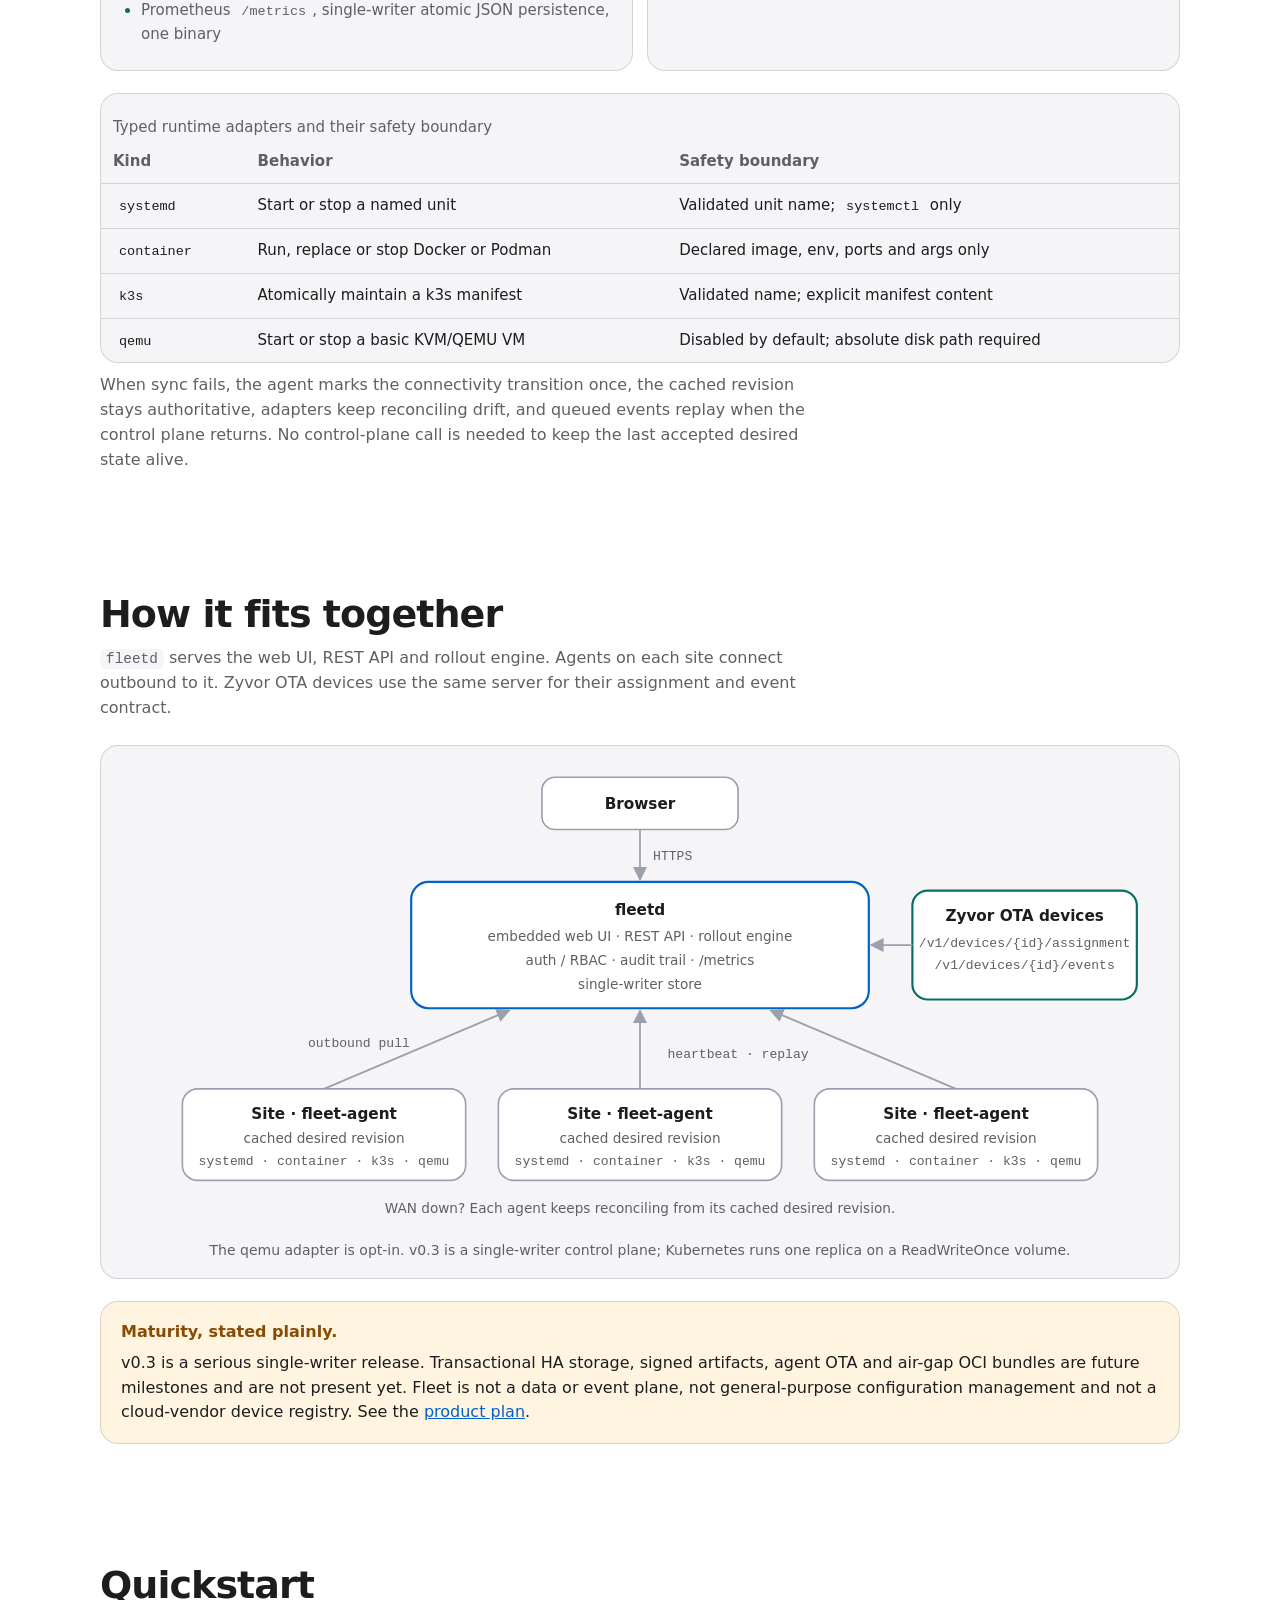
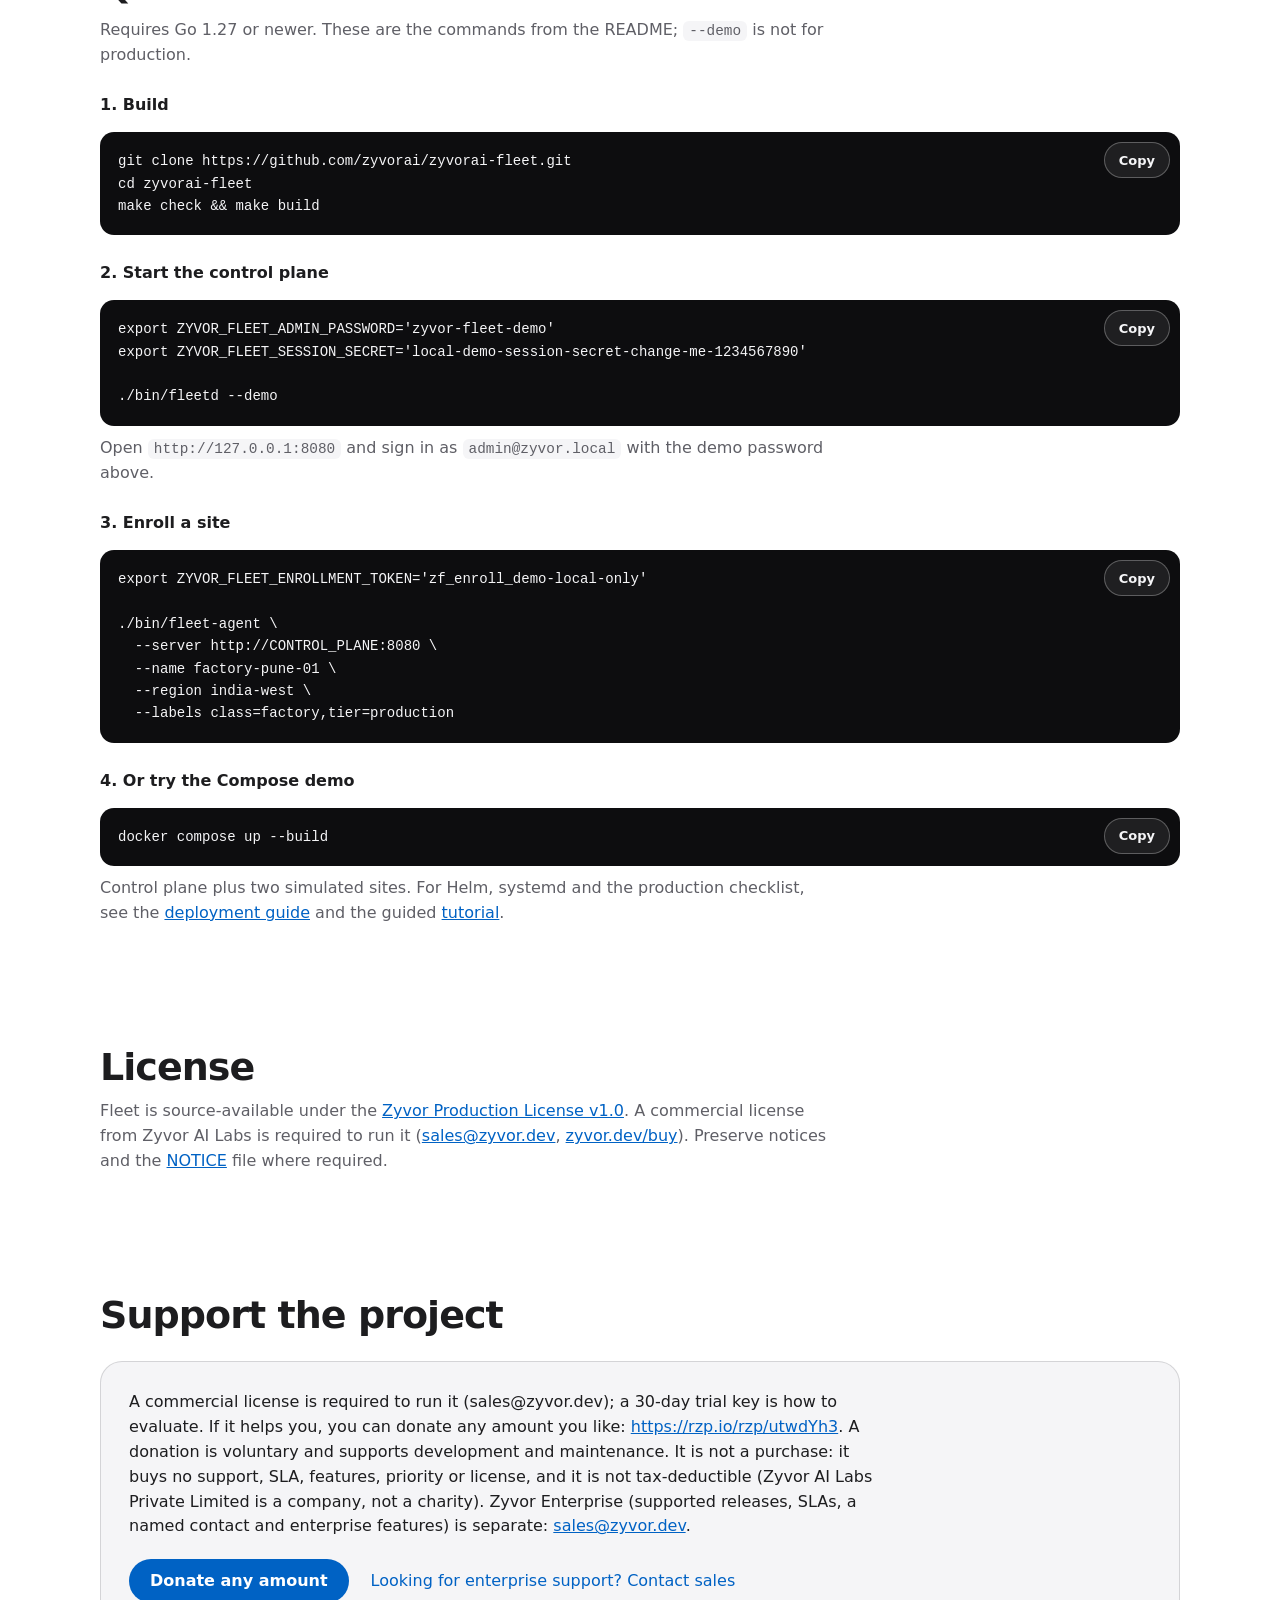
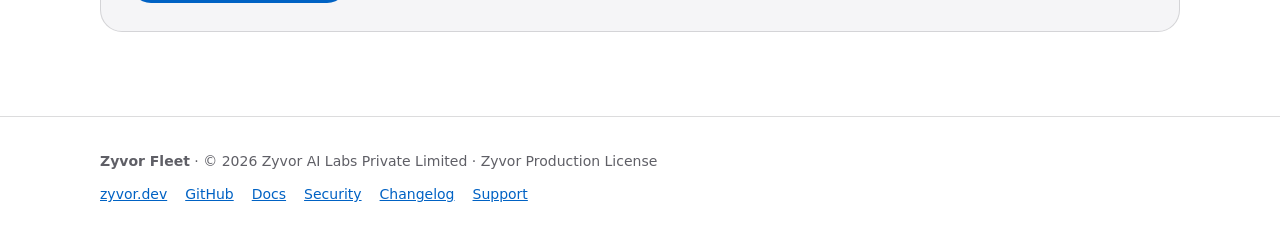
==== commit ae362632: "Zyvor zyvorai-fleet Licensed under the Zyvor Production License v1.0. A commercial license is requir" ====
--- a/site/index.html
+++ b/site/index.html
@@ -6,18 +6,18 @@
   <meta name="color-scheme" content="light dark" />
   <meta name="theme-color" content="#ffffff" />
   <title>Zyvor Fleet · Every site. Still running.</title>
-  <meta name="description" content="Offline-first edge fleet control plane for Linux, Kubernetes, containers and virtual machines. Pull-based agents keep reconciling from a cached desired revision when the WAN is down. Apache-2.0." />
+  <meta name="description" content="Offline-first edge fleet control plane for Linux, Kubernetes, containers and virtual machines. Pull-based agents keep reconciling from a cached desired revision when the WAN is down. Zyvor Production License." />
   <link rel="icon" href="favicon.svg" type="image/svg+xml" />
   <link rel="canonical" href="https://zyvorai.github.io/zyvorai-fleet/" />
   <meta property="og:type" content="website" />
   <meta property="og:site_name" content="Zyvor Fleet" />
   <meta property="og:title" content="Zyvor Fleet · Every site. Still running." />
-  <meta property="og:description" content="Offline-first edge fleet control plane. Pull-based agents, typed runtime adapters, strict wave rollouts. Apache-2.0." />
+  <meta property="og:description" content="Offline-first edge fleet control plane. Pull-based agents, typed runtime adapters, strict wave rollouts. Zyvor Production License." />
   <meta property="og:url" content="https://zyvorai.github.io/zyvorai-fleet/" />
   <script src="theme.js"></script>
   <link rel="stylesheet" href="site.css" />
   <script type="application/ld+json">
-  {"@context":"https://schema.org","@type":"SoftwareApplication","name":"Zyvor Fleet","applicationCategory":"DeveloperApplication","operatingSystem":"Linux","description":"Offline-first edge fleet control plane for Linux, Kubernetes, containers and virtual machines.","codeRepository":"https://github.com/zyvorai/zyvorai-fleet","license":"https://www.apache.org/licenses/LICENSE-2.0","url":"https://zyvorai.github.io/zyvorai-fleet/"}
+  {"@context":"https://schema.org","@type":"SoftwareApplication","name":"Zyvor Fleet","applicationCategory":"DeveloperApplication","operatingSystem":"Linux","description":"Offline-first edge fleet control plane for Linux, Kubernetes, containers and virtual machines.","codeRepository":"https://github.com/zyvorai/zyvorai-fleet","license":"https://github.com/zyvorai/zyvorai-fleet/blob/main/LICENSE","url":"https://zyvorai.github.io/zyvorai-fleet/"}
   </script>
 </head>
 <body>
@@ -45,7 +45,7 @@
     <h1>Every site. <em>Still running.</em></h1>
     <p class="lede">An <strong>offline-first</strong> control plane for Linux, Kubernetes, containers and virtual machines. The control plane declares what should run. A small <code>fleet-agent</code> pulls that desired state, caches the complete revision locally and keeps reconciling it when the WAN disappears, with <strong>no arbitrary remote shell</strong>.</p>
     <p class="cta"><a class="btn primary" href="#quickstart">Quickstart</a><a class="btn" href="docs/">Read the docs</a><a class="link" href="#how">How it fits</a></p>
-    <ul class="chips" aria-label="Highlights"><li class="ok">Apache-2.0</li><li>Keeps reconciling offline</li><li>4 typed runtime adapters</li><li>No inbound port on the site</li><li>0 Go dependencies</li><li>v0.3, single-writer</li></ul>
+    <ul class="chips" aria-label="Highlights"><li class="ok">Zyvor Production License</li><li>Keeps reconciling offline</li><li>4 typed runtime adapters</li><li>No inbound port on the site</li><li>0 Go dependencies</li><li>v0.3, single-writer</li></ul>
   </section>
 
   <section id="why">
@@ -172,20 +172,20 @@
 
   <section id="license">
     <h2>License</h2>
-    <p class="sub">Fleet is free and open source under the <a href="https://github.com/zyvorai/zyvorai-fleet/blob/main/LICENSE">Apache License, Version 2.0</a>. Personal, lab and commercial production use at no charge, subject to Apache-2.0: preserve notices and the <a href="https://github.com/zyvorai/zyvorai-fleet/blob/main/NOTICE">NOTICE</a> file where required.</p>
+    <p class="sub">Fleet is source-available under the <a href="https://github.com/zyvorai/zyvorai-fleet/blob/main/LICENSE">Zyvor Production License v1.0</a>. A commercial license from Zyvor AI Labs is required to run it (<a href="mailto:sales@zyvor.dev">sales@zyvor.dev</a>, <a href="https://zyvor.dev/buy">zyvor.dev/buy</a>). Preserve notices and the <a href="https://github.com/zyvorai/zyvorai-fleet/blob/main/NOTICE">NOTICE</a> file where required.</p>
   </section>
 
   <section id="support">
     <h2>Support the project</h2>
     <div class="support">
-      <p>Free under Apache-2.0. If it helps you, you can donate any amount you like: <a href="https://rzp.io/rzp/utwdYh3">https://rzp.io/rzp/utwdYh3</a>. A donation is voluntary and supports development and maintenance. It is not a purchase: it buys no support, SLA, features, priority or license, and it is not tax-deductible (Zyvor AI Labs Private Limited is a company, not a charity). Zyvor Enterprise (supported releases, SLAs, a named contact and enterprise features) is separate: <a href="mailto:sales@zyvor.dev">sales@zyvor.dev</a>.</p>
+      <p>A commercial license is required to run it (sales@zyvor.dev); a 30-day trial key is how to evaluate. If it helps you, you can donate any amount you like: <a href="https://rzp.io/rzp/utwdYh3">https://rzp.io/rzp/utwdYh3</a>. A donation is voluntary and supports development and maintenance. It is not a purchase: it buys no support, SLA, features, priority or license, and it is not tax-deductible (Zyvor AI Labs Private Limited is a company, not a charity). Zyvor Enterprise (supported releases, SLAs, a named contact and enterprise features) is separate: <a href="mailto:sales@zyvor.dev">sales@zyvor.dev</a>.</p>
       <p class="cta"><a class="btn primary" href="https://rzp.io/rzp/utwdYh3">Donate any amount</a><a class="link" href="mailto:sales@zyvor.dev">Looking for enterprise support? Contact sales</a></p>
     </div>
   </section>
 </main>
 
 <footer>
-  <p><b>Zyvor Fleet</b> · © 2026 Zyvor AI Labs Private Limited · Apache-2.0</p>
+  <p><b>Zyvor Fleet</b> · © 2026 Zyvor AI Labs Private Limited · Zyvor Production License</p>
   <nav aria-label="Footer">
     <a href="https://zyvor.dev">zyvor.dev</a><a href="https://github.com/zyvorai/zyvorai-fleet">GitHub</a><a href="docs/">Docs</a><a href="https://github.com/zyvorai/zyvorai-fleet/blob/main/SECURITY.md">Security</a><a href="https://github.com/zyvorai/zyvorai-fleet/blob/main/CHANGELOG.md">Changelog</a><a href="#support">Support</a>
   </nav>
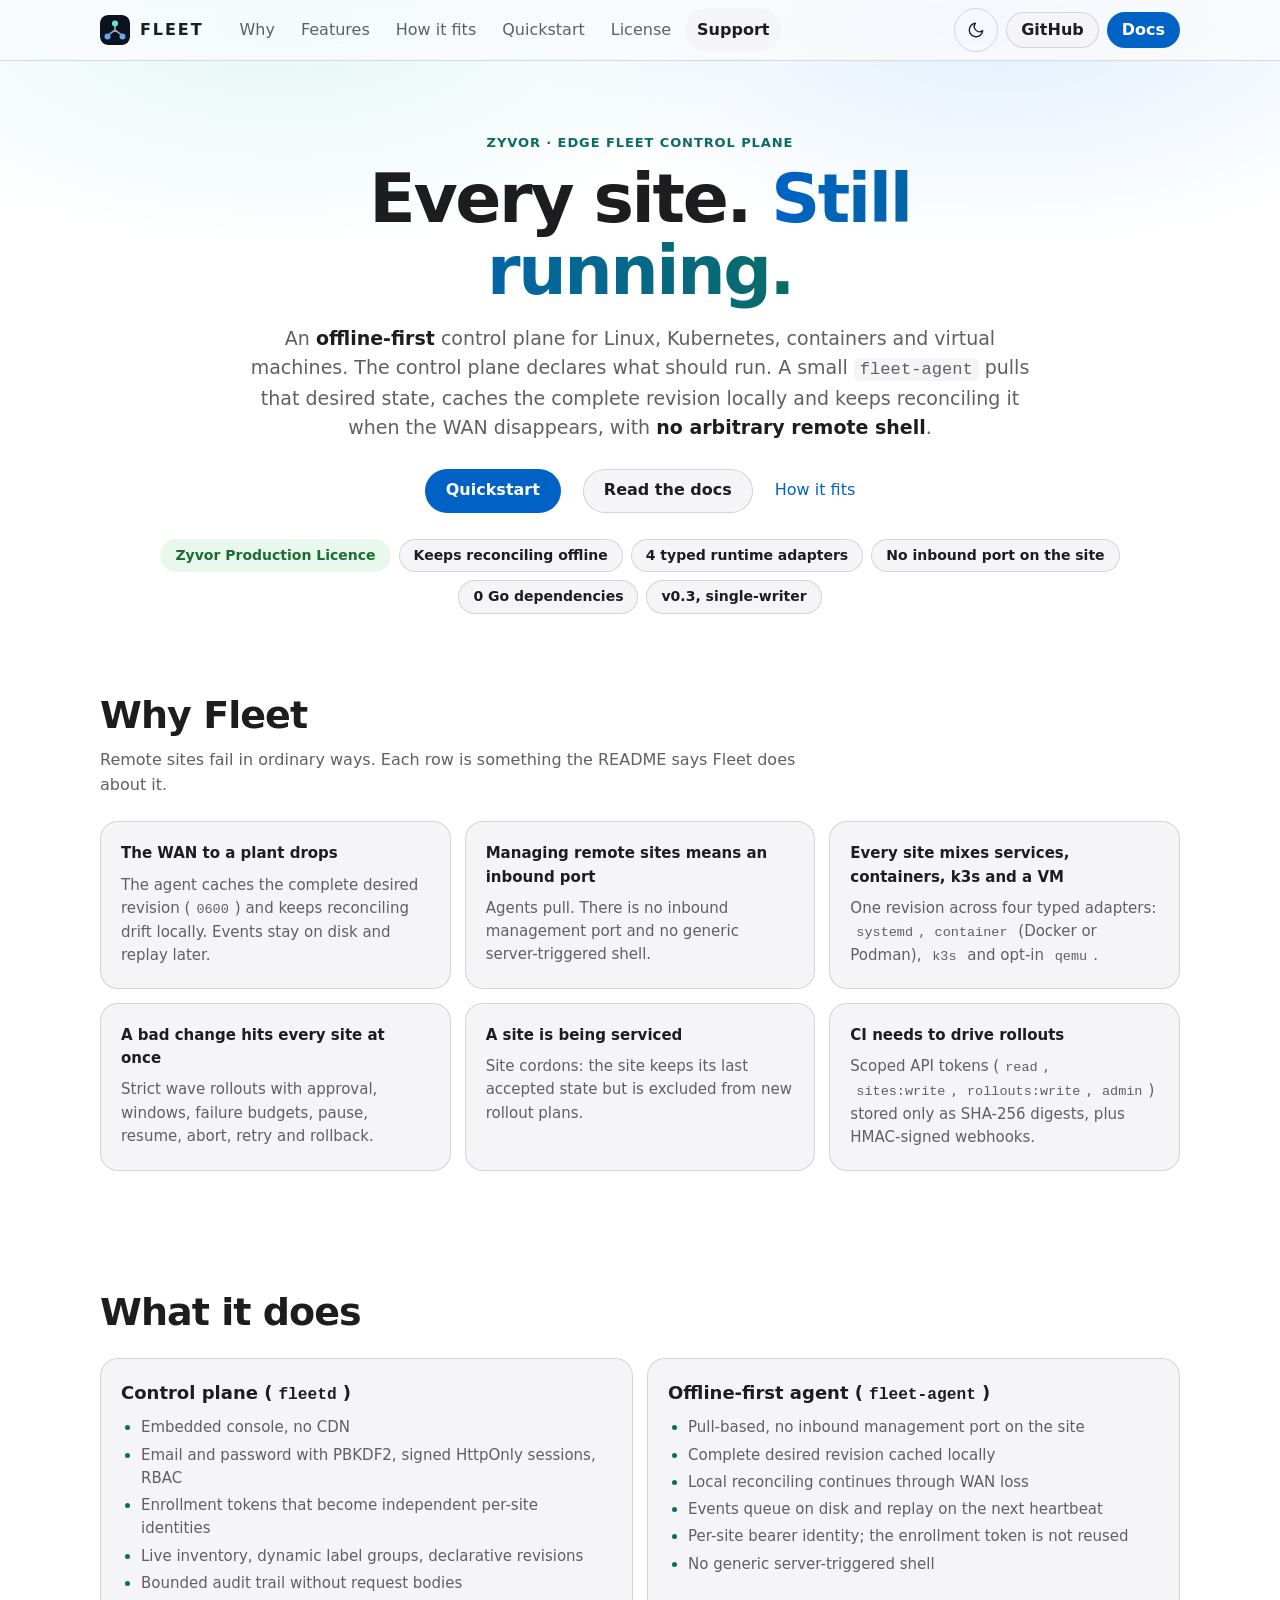
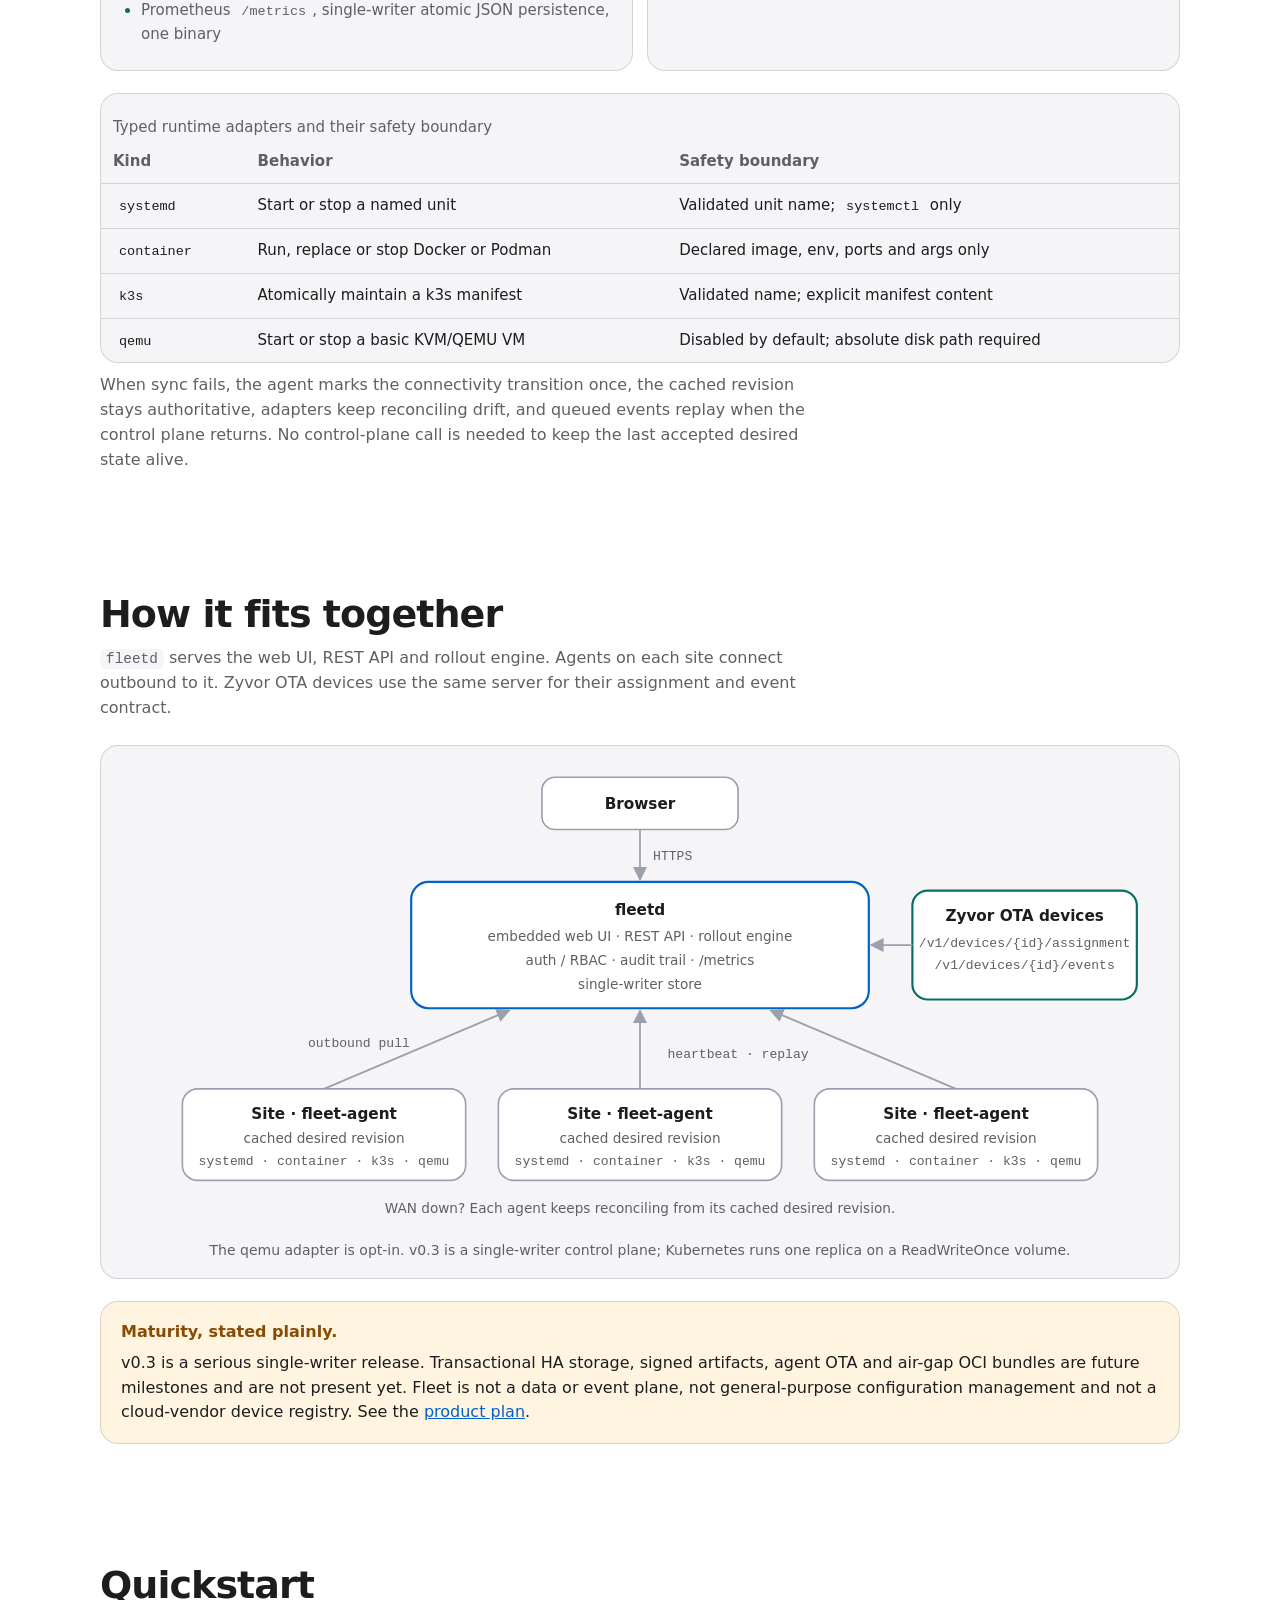
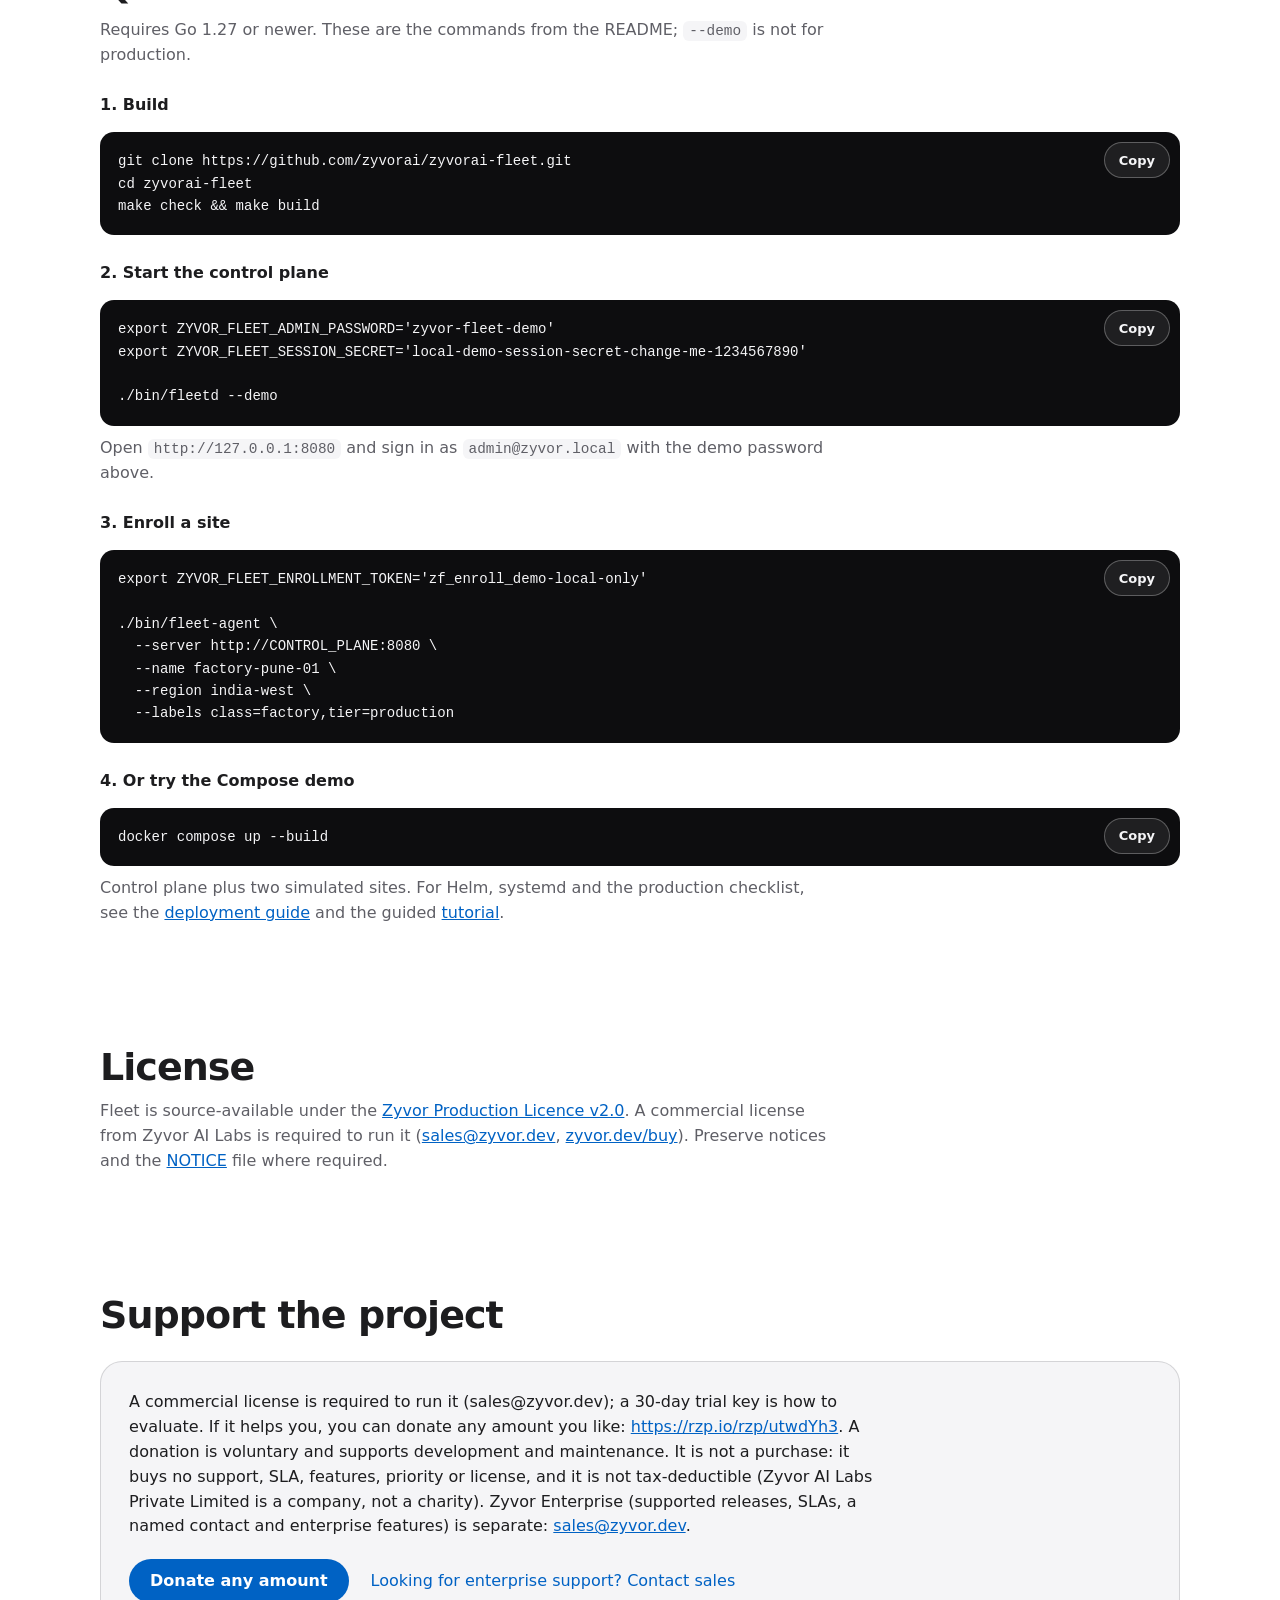
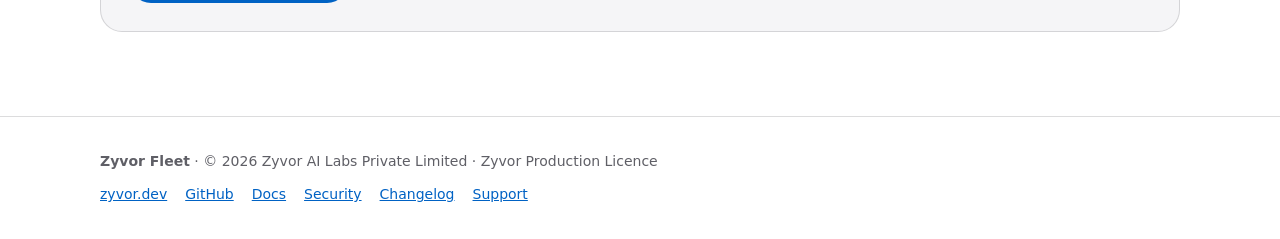
==== commit 53a16837: "Licence: Zyvor Production Licence v2.0 Replace LICENSE with Zyvor Production Licence v2.0, update na" ====
--- a/site/index.html
+++ b/site/index.html
@@ -6,13 +6,13 @@
   <meta name="color-scheme" content="light dark" />
   <meta name="theme-color" content="#ffffff" />
   <title>Zyvor Fleet · Every site. Still running.</title>
-  <meta name="description" content="Offline-first edge fleet control plane for Linux, Kubernetes, containers and virtual machines. Pull-based agents keep reconciling from a cached desired revision when the WAN is down. Zyvor Production License." />
+  <meta name="description" content="Offline-first edge fleet control plane for Linux, Kubernetes, containers and virtual machines. Pull-based agents keep reconciling from a cached desired revision when the WAN is down. Zyvor Production Licence." />
   <link rel="icon" href="favicon.svg" type="image/svg+xml" />
   <link rel="canonical" href="https://zyvorai.github.io/zyvorai-fleet/" />
   <meta property="og:type" content="website" />
   <meta property="og:site_name" content="Zyvor Fleet" />
   <meta property="og:title" content="Zyvor Fleet · Every site. Still running." />
-  <meta property="og:description" content="Offline-first edge fleet control plane. Pull-based agents, typed runtime adapters, strict wave rollouts. Zyvor Production License." />
+  <meta property="og:description" content="Offline-first edge fleet control plane. Pull-based agents, typed runtime adapters, strict wave rollouts. Zyvor Production Licence." />
   <meta property="og:url" content="https://zyvorai.github.io/zyvorai-fleet/" />
   <script src="theme.js"></script>
   <link rel="stylesheet" href="site.css" />
@@ -45,7 +45,7 @@
     <h1>Every site. <em>Still running.</em></h1>
     <p class="lede">An <strong>offline-first</strong> control plane for Linux, Kubernetes, containers and virtual machines. The control plane declares what should run. A small <code>fleet-agent</code> pulls that desired state, caches the complete revision locally and keeps reconciling it when the WAN disappears, with <strong>no arbitrary remote shell</strong>.</p>
     <p class="cta"><a class="btn primary" href="#quickstart">Quickstart</a><a class="btn" href="docs/">Read the docs</a><a class="link" href="#how">How it fits</a></p>
-    <ul class="chips" aria-label="Highlights"><li class="ok">Zyvor Production License</li><li>Keeps reconciling offline</li><li>4 typed runtime adapters</li><li>No inbound port on the site</li><li>0 Go dependencies</li><li>v0.3, single-writer</li></ul>
+    <ul class="chips" aria-label="Highlights"><li class="ok">Zyvor Production Licence</li><li>Keeps reconciling offline</li><li>4 typed runtime adapters</li><li>No inbound port on the site</li><li>0 Go dependencies</li><li>v0.3, single-writer</li></ul>
   </section>
 
   <section id="why">
@@ -172,7 +172,7 @@
 
   <section id="license">
     <h2>License</h2>
-    <p class="sub">Fleet is source-available under the <a href="https://github.com/zyvorai/zyvorai-fleet/blob/main/LICENSE">Zyvor Production License v1.0</a>. A commercial license from Zyvor AI Labs is required to run it (<a href="mailto:sales@zyvor.dev">sales@zyvor.dev</a>, <a href="https://zyvor.dev/buy">zyvor.dev/buy</a>). Preserve notices and the <a href="https://github.com/zyvorai/zyvorai-fleet/blob/main/NOTICE">NOTICE</a> file where required.</p>
+    <p class="sub">Fleet is source-available under the <a href="https://github.com/zyvorai/zyvorai-fleet/blob/main/LICENSE">Zyvor Production Licence v2.0</a>. A commercial license from Zyvor AI Labs is required to run it (<a href="mailto:sales@zyvor.dev">sales@zyvor.dev</a>, <a href="https://zyvor.dev/buy">zyvor.dev/buy</a>). Preserve notices and the <a href="https://github.com/zyvorai/zyvorai-fleet/blob/main/NOTICE">NOTICE</a> file where required.</p>
   </section>
 
   <section id="support">
@@ -185,7 +185,7 @@
 </main>
 
 <footer>
-  <p><b>Zyvor Fleet</b> · © 2026 Zyvor AI Labs Private Limited · Zyvor Production License</p>
+  <p><b>Zyvor Fleet</b> · © 2026 Zyvor AI Labs Private Limited · Zyvor Production Licence</p>
   <nav aria-label="Footer">
     <a href="https://zyvor.dev">zyvor.dev</a><a href="https://github.com/zyvorai/zyvorai-fleet">GitHub</a><a href="docs/">Docs</a><a href="https://github.com/zyvorai/zyvorai-fleet/blob/main/SECURITY.md">Security</a><a href="https://github.com/zyvorai/zyvorai-fleet/blob/main/CHANGELOG.md">Changelog</a><a href="#support">Support</a>
   </nav>
